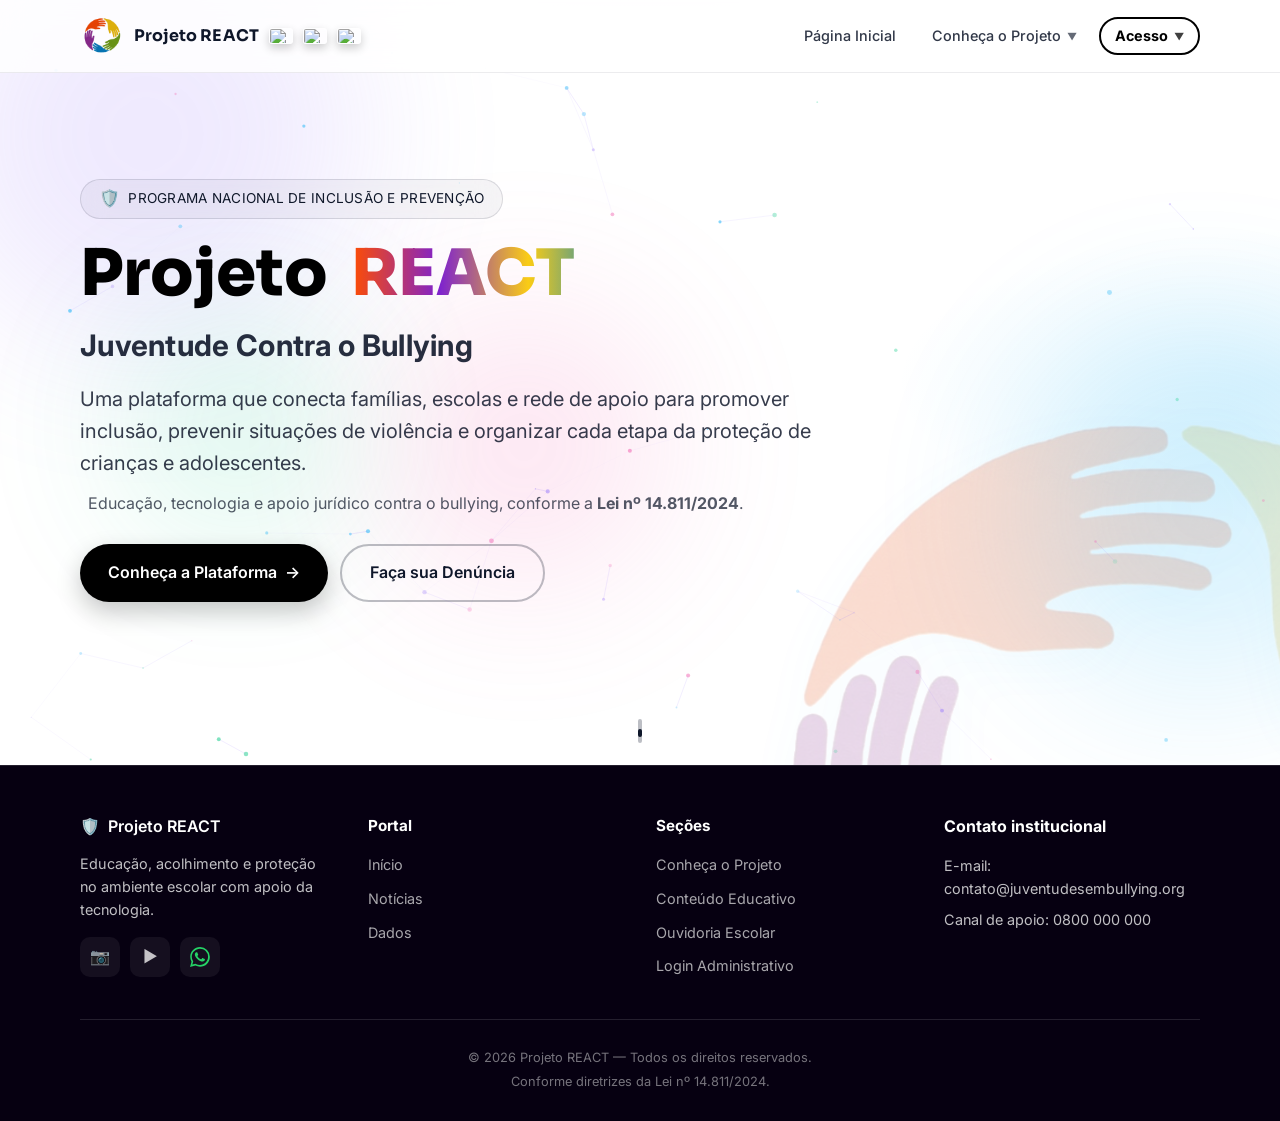
==== index.html @ 6828a717 "Mostra o escudo e a frase do programa em maiúsculas na página inicial. Co-authored-by: Cursor <curso" ====
<!DOCTYPE html>
<html lang="pt-BR">
<head>
  <meta charset="UTF-8">
  <meta name="viewport" content="width=device-width, initial-scale=1.0">
  <title>Projeto REACT — Transformando escolas em espaços de paz</title>
  <meta name="description" content="Portal Projeto REACT: ouvidoria escolar, notícias, orientação e prevenção conforme a Lei nº 14.811/2024.">
  <link rel="preconnect" href="https://fonts.googleapis.com">
  <link rel="preconnect" href="https://fonts.gstatic.com" crossorigin>
  <link href="https://fonts.googleapis.com/css2?family=Inter:wght@400;500;600;700;800&family=Sora:wght@600;700;800&display=swap" rel="stylesheet">
  <link rel="stylesheet" href="styles.css">
  <link rel="stylesheet" href="responsive.css">
</head>
<body class="page-home">
  <nav class="navbar" id="navbar">
    <div class="container nav-container">
      <a href="#inicio" class="nav-logo">
        <img src="assets/logo-projeto.png?v=2" alt="Logo do projeto" class="logo-project-image" loading="eager" decoding="async">
        <span class="logo-text">Projeto <strong>REACT</strong></span>
        <img src="https://upload.wikimedia.org/wikipedia/en/0/05/Flag_of_Brazil.svg" alt="Bandeira do Brasil" class="logo-flag js-lang-ptbr" title="Mudar idioma para Português (Brasil)" role="button" tabindex="0" loading="eager" decoding="async">
        <img src="https://upload.wikimedia.org/wikipedia/en/a/a4/Flag_of_the_United_States.svg" alt="Bandeira dos Estados Unidos" class="logo-flag js-lang-enus" title="Switch language to English (US)" role="button" tabindex="0" loading="eager" decoding="async">
        <img src="https://upload.wikimedia.org/wikipedia/en/9/9a/Flag_of_Spain.svg" alt="Bandera de España" class="logo-flag js-lang-eses" title="Cambiar idioma a Español (España)" role="button" tabindex="0" loading="eager" decoding="async">
      </a>

      <button class="nav-toggle" id="navToggle" type="button" aria-label="Abrir menu" aria-expanded="false">
        <span></span><span></span><span></span>
      </button>

      <ul class="nav-links" id="navLinks">
        <li><a href="index.html">Página Inicial</a></li>
        <li class="nav-item-submenu">
          <a href="conheca-o-projeto.html" class="nav-link-has-submenu">Conheça o Projeto</a>
          <ul class="nav-submenu" aria-label="Submenu Conheça o Projeto">
            <li><a href="conheca-o-projeto.html">Sobre</a></li>
            <li><a href="noticias.html">Notícias</a></li>
            <li><a href="alunos.html">Conteúdo Educativo</a></li>
            <li><a href="dados.html">Dados</a></li>
          </ul>
        </li>
        <li class="nav-item-submenu">
          <button type="button" class="nav-link-trigger nav-admin-cta nav-link-has-submenu">Acesso</button>
          <ul class="nav-submenu" aria-label="Submenu Acesso">
            <li><a href="ouvidoria.html#acompanhar">Acompanhar protocolo</a></li>
            <li><a href="ouvidoria.html?admin=1#siteAdmin" target="_blank" rel="noopener noreferrer">Acesso administrativo</a></li>
            <li><a href="ouvidoria.html?admin=1#painel" target="_blank" rel="noopener noreferrer">Acesso escolas</a></li>
            <li><a href="ouvidoria.html?admin=1#treinamentos" target="_blank" rel="noopener noreferrer">Treinamentos</a></li>
          </ul>
        </li>
      </ul>
    </div>
  </nav>

  <header class="hero" id="inicio">
    <canvas id="heroParticles" class="hero-particles" aria-hidden="true"></canvas>
    <div class="hero-bg-shapes" aria-hidden="true">
      <img src="assets/logo-projeto.png?v=2" alt="" class="hero-logo-bg" loading="lazy" decoding="async">
      <div class="shape shape-1"></div>
      <div class="shape shape-2"></div>
      <div class="shape shape-3"></div>
      <div class="shape shape-4"></div>
    </div>

    <div class="container hero-content">
      <div class="hero-badge">
        <span class="hero-badge-icon" aria-hidden="true">🛡️</span>
        <span class="hero-badge-text">PROGRAMA NACIONAL DE INCLUSÃO E PREVENÇÃO</span>
      </div>
      <h1 class="hero-title">
        <span class="hero-project">Projeto</span>
        <span class="hero-react">REACT</span>
      </h1>
      <p class="hero-under-title">Juventude Contra o Bullying</p>
      <p class="hero-subtitle">Uma plataforma que conecta famílias, escolas e rede de apoio para promover inclusão, prevenir situações de violência e organizar cada etapa da proteção de crianças e adolescentes.</p>
      <p class="hero-desc">Educação, tecnologia e apoio jurídico contra o bullying, conforme a <strong>Lei nº 14.811/2024</strong>.</p>

      <div class="hero-actions">
        <a href="conheca-o-projeto.html" class="btn btn-black btn-lg">Conheça a Plataforma <span aria-hidden="true">→</span></a>
        <a href="ouvidoria.html" class="btn btn-outline btn-lg btn-denuncia">Faça sua Denúncia</a>
      </div>
    </div>

    <a class="hero-scroll" href="#rodape" aria-label="Rolar para o rodapé">
      <span class="scroll-indicator"></span>
    </a>
  </header>

  <footer class="footer" id="rodape">
    <div class="container">
      <div class="footer-grid">
        <div class="footer-about">
          <div class="footer-logo">
            <span class="logo-icon">🛡️</span>
            <span>Projeto REACT</span>
          </div>
          <p>Educação, acolhimento e proteção no ambiente escolar com apoio da tecnologia.</p>
          <div class="footer-social">
            <a href="#" aria-label="Instagram">📷</a>
            <a href="#" aria-label="YouTube">▶️</a>
            <a href="#" aria-label="WhatsApp" class="footer-social-whatsapp">
              <svg viewBox="0 0 16 16" aria-hidden="true" focusable="false">
                <path d="M13.601 2.326A7.854 7.854 0 0 0 8.016 0C3.697 0 .171 3.526.171 7.845c0 1.382.36 2.73 1.044 3.928L0 16l4.34-1.137a7.82 7.82 0 0 0 3.676.937h.003c4.318 0 7.845-3.526 7.845-7.845a7.8 7.8 0 0 0-2.263-5.629m-5.585 12.11h-.003a6.5 6.5 0 0 1-3.317-.908l-.238-.142-2.574.675.687-2.509-.154-.258a6.51 6.51 0 0 1-.996-3.448c0-3.592 2.922-6.514 6.514-6.514 1.739 0 3.374.677 4.609 1.907a6.48 6.48 0 0 1 1.905 4.607c-.001 3.593-2.922 6.515-6.513 6.515m3.571-4.892c-.196-.098-1.17-.578-1.352-.644-.182-.067-.315-.098-.448.098-.133.196-.514.644-.63.777-.116.133-.231.148-.427.05-.196-.098-.827-.305-1.575-.973-.582-.519-.975-1.16-1.089-1.356-.113-.197-.012-.303.085-.4.087-.087.196-.231.294-.347.098-.116.13-.196.196-.327.065-.131.033-.246-.017-.344-.05-.098-.448-1.08-.614-1.48-.161-.387-.325-.335-.447-.341l-.38-.006a.73.73 0 0 0-.529.246c-.182.196-.694.678-.694 1.654s.71 1.919.81 2.052c.098.133 1.393 2.127 3.375 2.982.472.204.84.325 1.126.416.473.15.903.129 1.243.078.379-.056 1.17-.478 1.335-.94.165-.463.165-.859.116-.94-.05-.082-.182-.131-.38-.229"></path>
              </svg>
            </a>
          </div>
        </div>
        <div class="footer-links">
          <h4>Portal</h4>
          <ul>
            <li><a href="#inicio">Início</a></li>
            <li><a href="noticias.html">Notícias</a></li>
            <li><a href="dados.html">Dados</a></li>
          </ul>
        </div>
        <div class="footer-links">
          <h4>Seções</h4>
          <ul>
            <li><a href="conheca-o-projeto.html">Conheça o Projeto</a></li>
            <li><a href="alunos.html">Conteúdo Educativo</a></li>
            <li><a href="ouvidoria.html">Ouvidoria Escolar</a></li>
            <li><a href="ouvidoria.html?admin=1">Login Administrativo</a></li>
          </ul>
        </div>
        <div class="footer-contact">
          <h4>Contato institucional</h4>
          <p>E-mail: contato@juventudesembullying.org</p>
          <p>Canal de apoio: 0800 000 000</p>
        </div>
      </div>
      <div class="footer-bottom">
        <p>© 2026 Projeto REACT — Todos os direitos reservados.</p>
        <p>Conforme diretrizes da Lei nº 14.811/2024.</p>
      </div>
    </div>
  </footer>

  <!-- Acessibilidade + VLibras (canto inferior direito) -->
  <div class="accessibility-dock" id="accessibilityDock">
    <div vw class="enabled">
      <div vw-access-button class="active"></div>
      <div vw-plugin-wrapper>
        <div class="vw-plugin-top-wrapper"></div>
      </div>
    </div>
  </div>
  <script src="https://vlibras.gov.br/app/vlibras-plugin.js"></script>
  <script>
    new window.VLibras.Widget('https://vlibras.gov.br/app');
  </script>

  <script src="nav-mobile.js"></script>
  <script src="accessibility.js"></script>
  <script src="script.js"></script>
</body>
</html>
---- styles.css ----
/* ===== Projeto REACT — tema neon + responsivo ===== */
:root {
  --neon-blue: #38bdf8;
  --neon-purple: #a78bfa;
  --neon-pink: #f472b6;
  --neon-green: #34d399;
  --bg-dark: #0a0118;
  --bg-darker: #060011;
  --white: #fff;
  --gray-50: #f8fafc;
  --gray-100: #f1f5f9;
  --gray-400: #94a3b8;
  --gray-500: #64748b;
  --gray-900: #0f172a;
  --glass-bg: rgba(255, 255, 255, 0.06);
  --glass-border: rgba(255, 255, 255, 0.12);
  --gradient-neon: linear-gradient(135deg, var(--neon-blue), var(--neon-purple), var(--neon-pink));
  --gradient-react: linear-gradient(
    90deg,
    #ff4d00 0%,
    #7e22ce 18%,
    #facc15 36%,
    #0284c7 54%,
    #65a30d 72%,
    #ff4d00 86%,
    #7e22ce 100%
  );
  --shadow-neon: 0 0 40px rgba(56, 189, 248, 0.25);
  --radius: 16px;
  --radius-sm: 12px;
  --transition: 0.25s ease;
  --transition-bounce: 0.45s cubic-bezier(0.34, 1.56, 0.64, 1);
  --container: min(1120px, calc(100% - 2rem));
}

*, *::before, *::after { box-sizing: border-box; }
html { scroll-behavior: smooth; -webkit-text-size-adjust: 100%; }
body {
  margin: 0;
  font-family: 'Inter', system-ui, sans-serif;
  color: var(--gray-900);
  background: #fafbff;
  line-height: 1.6;
  overflow-x: hidden;
}
img, video { max-width: 100%; height: auto; display: block; }
a { color: inherit; text-decoration: none; }
button { font: inherit; cursor: pointer; border: none; background: none; }
.container { width: var(--container); margin-inline: auto; padding-inline: 0; }

/* Navbar */
.navbar {
  position: fixed;
  top: 0;
  left: 0;
  right: 0;
  z-index: 1000;
  padding: 14px 0;
  background: rgba(255, 255, 255, 0.82);
  backdrop-filter: blur(14px);
  -webkit-backdrop-filter: blur(14px);
  border-bottom: 1px solid rgba(15, 23, 42, 0.08);
  transition: var(--transition);
}
.navbar.scrolled {
  background: rgba(255, 255, 255, 0.95);
  border-bottom: 1px solid rgba(15, 23, 42, 0.1);
  box-shadow: 0 8px 32px rgba(15, 23, 42, 0.08);
}
.nav-container {
  display: flex;
  align-items: center;
  justify-content: space-between;
  gap: 1rem;
  width: var(--container);
  margin-inline: auto;
}
.nav-logo {
  display: flex;
  align-items: center;
  gap: 10px;
  color: var(--gray-900);
  font-weight: 600;
  font-size: 1rem;
  z-index: 2;
}
.logo-text {
  font-family: 'Sora', 'Inter', system-ui, sans-serif;
  font-weight: 700;
  letter-spacing: 0.01em;
}
.logo-project-image {
  width: 44px;
  height: 44px;
  object-fit: cover;
  border-radius: 50%;
  flex-shrink: 0;
  animation: logoSpin 16s linear infinite;
}
@keyframes logoSpin {
  from { transform: rotate(0deg); }
  to { transform: rotate(360deg); }
}
.logo-flag {
  width: 24px;
  height: 16px;
  object-fit: cover;
  border-radius: 3px;
  border: 1px solid rgba(255, 255, 255, 0.35);
  box-shadow: 0 4px 10px rgba(0, 0, 0, 0.2);
  flex-shrink: 0;
  cursor: pointer;
  transition: transform 0.2s ease, box-shadow 0.2s ease;
}
.logo-flag:hover { transform: translateY(-1px) scale(1.03); box-shadow: 0 8px 16px rgba(0, 0, 0, 0.28); }
.logo-flag:focus-visible { outline: 2px solid #22d3ee; outline-offset: 2px; }
.nav-toggle {
  display: none;
  flex-direction: row;
  align-items: center;
  gap: 8px;
  padding: 8px 12px;
  z-index: 2;
}
.nav-toggle:not(:has(.nav-toggle-label)) {
  flex-direction: column;
  gap: 5px;
  padding: 8px;
}
.nav-toggle-icon {
  display: flex;
  flex-direction: column;
  gap: 5px;
}
.nav-toggle-icon span {
  display: block;
  width: 24px;
  height: 2px;
  background: var(--gray-900);
  border-radius: 2px;
  transition: var(--transition);
}
.nav-toggle > span:not(.nav-toggle-label):not(.nav-toggle-icon) {
  display: block;
  width: 24px;
  height: 2px;
  background: var(--gray-900);
  border-radius: 2px;
  transition: var(--transition);
}
.nav-toggle-label {
  font-size: 0.88rem;
  font-weight: 800;
  line-height: 1;
  color: var(--gray-900);
}
.nav-links {
  display: flex;
  align-items: center;
  gap: 8px;
  list-style: none;
  margin: 0;
  padding: 0;
}
.nav-links a,
.nav-link-trigger {
  color: rgba(15, 23, 42, 0.86);
  padding: 8px 14px;
  border-radius: 999px;
  font-size: 0.9rem;
  font-weight: 500;
  border: none;
  background: transparent;
  line-height: 1.2;
  transition: var(--transition);
}
.nav-links a:hover,
.nav-link-trigger:hover { color: var(--gray-900); background: rgba(15, 23, 42, 0.08); }
.nav-links .nav-active-page {
  background: #d1d5db !important;
  border: 1px solid #9ca3af;
  color: #111827 !important;
  font-weight: 800 !important;
}
.nav-links .nav-active-page:hover {
  background: #d1d5db !important;
  color: #111827 !important;
}
.nav-item-submenu {
  position: relative;
}
.nav-link-has-submenu::after {
  content: '▼';
  display: inline-block;
  margin-left: 6px;
  font-size: 0.62rem;
  opacity: 0.75;
  transform: translateY(-1px);
}
.nav-submenu {
  position: absolute;
  top: calc(100% + 6px);
  left: 0;
  min-width: 150px;
  list-style: none;
  margin: 0;
  padding: 6px;
  border-radius: 10px;
  background: rgba(255, 255, 255, 0.98);
  border: 1px solid rgba(15, 23, 42, 0.1);
  box-shadow: 0 10px 28px rgba(15, 23, 42, 0.12);
  opacity: 0;
  visibility: hidden;
  transform: translateY(6px);
  transition: opacity 0.18s ease, transform 0.18s ease, visibility 0.18s;
  z-index: 1005;
}
.nav-submenu li {
  margin: 0;
}
.nav-submenu a {
  display: block;
  border-radius: 8px;
  padding: 10px 14px;
  color: #111827;
  font-weight: 600;
  white-space: nowrap;
}
.nav-submenu a:hover {
  background: rgba(15, 23, 42, 0.08);
  color: #0f172a;
}
.nav-submenu .nav-active-page {
  background: #e2e8f0;
  color: #111827 !important;
  border: 1px solid #94a3b8;
  font-weight: 700;
}
.nav-item-submenu:hover .nav-submenu,
.nav-item-submenu:focus-within .nav-submenu {
  opacity: 1;
  visibility: visible;
  transform: translateY(0);
}

@media (min-width: 1025px) {
  .nav-submenu {
    min-width: 240px;
    padding: 8px;
    background: #fff;
    border: 1px solid rgba(15, 23, 42, 0.14);
    box-shadow: 0 14px 36px rgba(15, 23, 42, 0.18);
  }

  .nav-submenu a {
    color: #111827 !important;
  }

  .nav-submenu a:hover {
    background: rgba(37, 99, 235, 0.1) !important;
    color: #1e3a8a !important;
  }

  .nav-submenu .nav-active-page {
    background: #dbeafe !important;
    color: #1e3a8a !important;
    border-color: #93c5fd !important;
  }

  .page-educativo--game .nav-submenu,
  .page-dados .nav-submenu {
    background: #fff;
    border-color: rgba(15, 23, 42, 0.14);
    box-shadow: 0 14px 36px rgba(0, 0, 0, 0.28);
  }

  .page-educativo--game .nav-submenu a,
  .page-dados .nav-submenu a {
    color: #111827 !important;
  }

  .page-educativo--game .nav-submenu a:hover,
  .page-dados .nav-submenu a:hover {
    background: rgba(0, 212, 255, 0.12) !important;
    color: #0c4a6e !important;
  }

  .nav-item-submenu:hover > .nav-link-has-submenu,
  .nav-item-submenu:focus-within > .nav-link-has-submenu,
  .nav-item-submenu:hover > .nav-link-trigger,
  .nav-item-submenu:focus-within > .nav-link-trigger {
    background: rgba(15, 23, 42, 0.08);
    color: #0f172a;
  }

  .page-educativo--game .nav-item-submenu:hover > .nav-link-has-submenu,
  .page-educativo--game .nav-item-submenu:focus-within > .nav-link-has-submenu,
  .page-educativo--game .nav-item-submenu:hover > .nav-link-trigger,
  .page-educativo--game .nav-item-submenu:focus-within > .nav-link-trigger,
  .page-dados .nav-item-submenu:hover > .nav-link-has-submenu,
  .page-dados .nav-item-submenu:focus-within > .nav-link-has-submenu,
  .page-dados .nav-item-submenu:hover > .nav-link-trigger,
  .page-dados .nav-item-submenu:focus-within > .nav-link-trigger {
    background: rgba(0, 212, 255, 0.16) !important;
    color: #fff !important;
  }
}
.nav-cta {
  background: #000 !important;
  color: var(--white) !important;
  font-weight: 700 !important;
  box-shadow: 0 0 0 0 rgba(0, 0, 0, 0.45);
  animation: navCtaPulseBlack 1.9s ease-out infinite !important;
}
.nav-cta:hover { transform: translateY(-1px); }
@keyframes navCtaPulseBlack {
  0% {
    box-shadow:
      0 0 0 0 rgba(0, 0, 0, 0.42),
      0 0 0 rgba(0, 0, 0, 0.28);
  }
  70% {
    box-shadow:
      0 0 0 12px rgba(0, 0, 0, 0),
      0 0 24px rgba(0, 0, 0, 0.2);
  }
  100% {
    box-shadow:
      0 0 0 0 rgba(0, 0, 0, 0),
      0 0 0 rgba(0, 0, 0, 0);
  }
}
.nav-cta:hover { filter: none; transform: translateY(-1px); }

@keyframes navCtaPulse {
  0% {
    box-shadow:
      0 0 0 0 rgba(56, 189, 248, 0.55),
      0 0 32px rgba(56, 189, 248, 0.2);
  }
  70% {
    box-shadow:
      0 0 0 12px rgba(56, 189, 248, 0),
      0 0 40px rgba(167, 139, 250, 0.28);
  }
  100% {
    box-shadow:
      0 0 0 0 rgba(56, 189, 248, 0),
      0 0 32px rgba(56, 189, 248, 0.2);
  }
}

/* "Acesso" só na página inicial */
body:not(.page-home) .nav-item-submenu:has(.nav-admin-cta) {
  display: none;
}

.nav-admin-cta {
  background: transparent !important;
  border: 2px solid #000;
  color: #000 !important;
  font-weight: 700 !important;
  box-shadow: none;
}
.nav-admin-cta:hover {
  background: rgba(0, 0, 0, 0.08) !important;
  filter: none;
  transform: translateY(-1px);
}

/* Hero */
.hero {
  min-height: min(85vh, 900px);
  display: flex;
  flex-direction: column;
  align-items: center;
  justify-content: center;
  position: relative;
  background: #fff;
  overflow: hidden;
  padding: clamp(88px, 12vw, 120px) 0 clamp(48px, 8vw, 72px);
}
.hero-particles {
  position: absolute;
  inset: 0;
  width: 100%;
  height: 100%;
  pointer-events: none;
  z-index: 1;
}
.hero-bg-shapes { position: absolute; inset: 0; z-index: 0; pointer-events: none; }
.hero-logo-bg {
  position: absolute;
  right: max(-37.5%, -320px);
  top: 44%;
  width: 75%;
  max-width: 900px;
  height: auto;
  opacity: 0.18;
  z-index: 0;
  pointer-events: none;
  filter: drop-shadow(0 10px 28px rgba(56, 189, 248, 0.2));
  animation: heroLogoSpin 36s linear infinite;
}
.shape {
  position: absolute;
  border-radius: 50%;
  filter: blur(80px);
  opacity: 0.18;
  animation: morphFloat 18s ease-in-out infinite;
}
.shape-1 { width: 40vw; max-width: 420px; height: 40vw; max-height: 420px; background: var(--neon-purple); top: -10%; left: -5%; }
.shape-2 { width: 35vw; max-width: 360px; height: 35vw; max-height: 360px; background: var(--neon-blue); bottom: 10%; right: -8%; animation-delay: -6s; }
.shape-3 { width: 25vw; max-width: 280px; height: 25vw; max-height: 280px; background: var(--neon-pink); top: 40%; left: 30%; animation-delay: -12s; }
.shape-4 { width: 20vw; max-width: 220px; height: 20vw; max-height: 220px; background: var(--neon-green); bottom: 30%; left: 10%; animation-delay: -3s; }
@keyframes morphFloat {
  0%, 100% { transform: translate(0, 0) scale(1); }
  33% { transform: translate(4%, -3%) scale(1.05); }
  66% { transform: translate(-3%, 4%) scale(0.95); }
}
@keyframes heroLogoSpin {
  from { transform: translateY(-44%) rotate(0deg); }
  to { transform: translateY(-44%) rotate(360deg); }
}
.hero::before {
  content: '';
  position: absolute;
  inset: 0;
  background:
    radial-gradient(ellipse 80% 50% at 50% -20%, rgba(167, 139, 250, 0.16), transparent 55%),
    radial-gradient(ellipse 60% 40% at 100% 50%, rgba(56, 189, 248, 0.12), transparent 50%);
  z-index: 0;
  animation: aurora 12s ease infinite alternate;
}
@keyframes aurora {
  from { opacity: 0.85; }
  to { opacity: 1; }
}
.hero-content {
  position: relative;
  z-index: 2;
  text-align: left;
  color: var(--gray-900);
}
.hero-badge {
  display: inline-flex;
  align-items: center;
  gap: 8px;
  padding: 8px 18px;
  border-radius: 999px;
  background: rgba(15, 23, 42, 0.04);
  border: 1px solid rgba(15, 23, 42, 0.12);
  backdrop-filter: blur(12px);
  font-size: 0.85rem;
  margin-bottom: 1.25rem;
  text-transform: uppercase;
  letter-spacing: 0.02em;
}
.hero-badge-icon {
  font-size: 1.05rem;
  line-height: 1;
  flex: 0 0 auto;
}
.hero-title {
  font-family: 'Sora', 'Inter', system-ui, sans-serif;
  font-size: clamp(2.25rem, 7vw, 4rem);
  font-weight: 800;
  line-height: 1.1;
  margin: 0 0 1rem;
}
.hero-project { color: #000; }
.hero-react {
  margin: 0 0.15em;
  background: var(--gradient-react);
  -webkit-background-clip: text;
  background-clip: text;
  color: transparent;
  animation: gradientText 8s linear infinite;
  background-size: 220% auto;
}
.hero-under-title {
  margin: -0.2rem 0 0.85rem;
  font-size: clamp(1.25rem, 3.2vw, 1.85rem);
  color: rgba(15, 23, 42, 0.9);
  font-weight: 700;
  letter-spacing: 0.01em;
}
@keyframes gradientText {
  0%, 100% { background-position: 0% center; }
  50% { background-position: 100% center; }
}
.hero-subtitle {
  max-width: 46rem;
  font-size: clamp(1rem, 2.5vw, 1.25rem);
  color: rgba(15, 23, 42, 0.84);
  margin: 0 0 0.75rem;
}
.hero-desc {
  max-width: none;
  margin: 0 0 1.75rem;
  color: rgba(15, 23, 42, 0.72);
  font-size: clamp(0.85rem, 2vw, 1rem);
  padding-inline: 0.5rem;
  white-space: nowrap;
}
.hero-actions {
  display: flex;
  flex-wrap: wrap;
  gap: 12px;
  justify-content: flex-start;
  margin-bottom: 2rem;
}
.btn {
  display: inline-flex;
  align-items: center;
  justify-content: center;
  gap: 8px;
  padding: 12px 24px;
  border-radius: 999px;
  font-weight: 600;
  font-size: 0.95rem;
  transition: var(--transition-bounce);
}
.btn-lg { padding: 14px 28px; font-size: 1rem; }
.btn-primary {
  background: var(--gradient-neon);
  color: var(--white);
  box-shadow: var(--shadow-neon);
  position: relative;
  overflow: hidden;
}
.btn-primary:hover { transform: translateY(-3px) scale(1.02); box-shadow: 0 12px 40px rgba(167, 139, 250, 0.35); }
.btn-black {
  background: #000;
  color: #fff;
  box-shadow: 0 10px 24px rgba(0, 0, 0, 0.22);
}
.btn-black:hover {
  transform: translateY(-3px) scale(1.02);
  box-shadow: 0 12px 30px rgba(0, 0, 0, 0.3);
}
.btn-outline {
  border: 2px solid rgba(255, 255, 255, 0.35);
  color: var(--white);
  background: transparent;
}
.hero .btn-outline {
  border-color: rgba(15, 23, 42, 0.28);
  color: var(--gray-900);
}
.btn-outline:hover { border-color: var(--neon-blue); background: rgba(56, 189, 248, 0.12); }
.btn-denuncia {
  animation: denunciaPulse 1.9s ease-out infinite;
}
.btn-denuncia:hover { animation-play-state: paused; }
@keyframes denunciaPulse {
  0% { box-shadow: 0 0 0 0 rgba(15, 23, 42, 0.35); }
  70% { box-shadow: 0 0 0 14px rgba(15, 23, 42, 0); }
  100% { box-shadow: 0 0 0 0 rgba(15, 23, 42, 0); }
}
.hero-stats {
  display: grid;
  grid-template-columns: repeat(3, 1fr);
  gap: clamp(10px, 3vw, 20px);
  max-width: 640px;
  margin-inline: auto;
}
.stat {
  padding: 16px 12px;
  border-radius: var(--radius);
  background: rgba(255, 255, 255, 0.78);
  border: 1px solid rgba(15, 23, 42, 0.1);
  backdrop-filter: blur(12px);
  transition: var(--transition);
}
.stat:hover { transform: translateY(-3px); box-shadow: 0 8px 32px rgba(56, 189, 248, 0.2); }
.stat-number { font-size: clamp(1.5rem, 4vw, 2rem); font-weight: 800; color: var(--neon-blue); }
.stat-suffix { font-weight: 800; color: var(--neon-pink); }
.stat-label { display: block; font-size: 0.75rem; color: rgba(15, 23, 42, 0.68); margin-top: 4px; }
.hero-scroll { position: absolute; bottom: 20px; left: 50%; transform: translateX(-50%); z-index: 2; }
.scroll-indicator {
  width: 28px;
  height: 44px;
  border: 2px solid rgba(15, 23, 42, 0.28);
  border-radius: 14px;
  position: relative;
}
.scroll-indicator::after {
  content: '';
  position: absolute;
  top: 8px;
  left: 50%;
  width: 4px;
  height: 8px;
  margin-left: -2px;
  background: var(--gray-900);
  border-radius: 2px;
  animation: scrollDot 1.5s ease infinite;
}
@keyframes scrollDot {
  0%, 100% { opacity: 1; transform: translateY(0); }
  50% { opacity: 0.4; transform: translateY(12px); }
}

.page-noticias { padding-top: 72px; background: #fafbff; }

/* News ticker */
.news-ticker {
  display: flex;
  align-items: stretch;
  background: var(--bg-darker);
  border-bottom: 1px solid var(--glass-border);
  overflow: hidden;
}
.news-ticker-label {
  flex-shrink: 0;
  display: flex;
  align-items: center;
  gap: 8px;
  padding: 12px 16px;
  font-size: 0.92rem;
  font-weight: 800;
  letter-spacing: 0.06em;
  color: var(--white);
  background: var(--gradient-react);
}
.news-ticker-track { flex: 1; overflow: hidden; mask-image: linear-gradient(90deg, transparent, black 2%, black 98%, transparent); }
.news-ticker-content {
  display: flex;
  gap: 3rem;
  padding: 12px 0;
  width: max-content;
  animation: ticker 40s linear infinite;
}
.news-ticker:hover .news-ticker-content { animation-play-state: paused; }
@keyframes ticker {
  from { transform: translateX(0); }
  to { transform: translateX(-50%); }
}
.ticker-item {
  white-space: nowrap;
  color: rgba(255, 255, 255, 0.85);
  font-size: 0.9rem;
}
.ticker-source { font-weight: 700; margin-right: 6px; }

/* Sections */
.section { padding: clamp(48px, 8vw, 72px) 0; }
.section-header { text-align: center; max-width: 640px; margin: 0 auto clamp(28px, 5vw, 40px); }
#noticias .section-header {
  text-align: center;
  display: flex;
  flex-direction: column;
  align-items: center;
}
#noticias .section-title,
#noticias .section-desc,
#noticias .section-tag {
  text-align: center;
}
.section-tag {
  display: inline-block;
  padding: 6px 16px;
  border-radius: 999px;
  background: rgba(99, 102, 241, 0.12);
  color: #6366f1;
  font-size: 0.8rem;
  font-weight: 600;
  margin-bottom: 12px;
}
#noticias .section-tag {
  padding: 8px 18px;
  background: rgba(15, 23, 42, 0.04);
  border: 1px solid rgba(15, 23, 42, 0.12);
  backdrop-filter: blur(12px);
  color: inherit;
  font-size: 0.85rem;
  font-weight: 500;
}
.section-title {
  font-family: 'Sora', 'Inter', system-ui, sans-serif;
  font-size: clamp(1.75rem, 4vw, 2.5rem);
  margin: 0 0 12px;
  line-height: 1.2;
}
.section-desc { margin: 0; color: var(--gray-500); font-size: 1rem; }
#noticias .section-desc { white-space: nowrap; }
.text-gradient {
  background: var(--gradient-neon);
  -webkit-background-clip: text;
  background-clip: text;
  color: transparent;
}
.text-gradient-react {
  display: inline-block;
  white-space: nowrap;
  background: var(--gradient-react);
  -webkit-background-clip: text;
  background-clip: text;
  color: transparent;
  background-size: 220% auto;
  animation: gradientText 8s linear infinite;
}

/* News section */
.news-search-wrapper {
  display: flex;
  flex-wrap: wrap;
  align-items: center;
  gap: 10px;
  padding: 10px 14px;
  background: var(--white);
  border-radius: var(--radius);
  border: 1px solid var(--gray-100);
  box-shadow: 0 4px 24px rgba(15, 23, 42, 0.06);
  margin-bottom: 16px;
  transition: var(--transition);
}
.news-search-wrapper:focus-within {
  border-color: var(--neon-blue);
  box-shadow: 0 0 0 3px rgba(56, 189, 248, 0.2), var(--shadow-neon);
}
.news-search-icon { opacity: 0.5; }
#newsSearchInput {
  flex: 1;
  min-width: 0;
  border: none;
  outline: none;
  font-size: 1rem;
  padding: 8px 4px;
}
.news-filters {
  display: flex;
  flex-wrap: wrap;
  gap: 8px;
  margin-bottom: 24px;
}
.news-filter {
  padding: 8px 14px;
  border-radius: 999px;
  font-size: 0.85rem;
  background: var(--gray-100);
  color: var(--gray-900);
  transition: var(--transition);
}
.news-filter:hover, .news-filter.active {
  background: linear-gradient(135deg, rgba(56, 189, 248, 0.2), rgba(167, 139, 250, 0.2));
  color: var(--gray-900);
  font-weight: 600;
}
.news-grid {
  display: grid;
  grid-template-columns: repeat(auto-fill, minmax(min(100%, 280px), 1fr));
  gap: 20px;
  align-items: stretch;
}
@media (min-width: 900px) {
  .news-card-featured {
    grid-column: 1 / -1;
    display: grid;
    grid-template-columns: minmax(0, 1.15fr) minmax(0, 1fr);
    gap: 0;
    align-items: stretch;
  }
  .news-card-featured .news-card-link {
    display: contents;
  }
  .news-card-featured .news-card-img-wrap {
    aspect-ratio: auto;
    min-height: 220px;
    max-height: 320px;
  }
  .news-card-featured .news-card-img {
    min-height: 220px;
    max-height: 320px;
  }
  .news-card-featured .news-card-body {
    padding: 20px 22px;
    display: flex;
    flex-direction: column;
    justify-content: center;
  }
  .news-card-featured .news-card-title {
    font-size: clamp(1.15rem, 2.2vw, 1.45rem);
  }
  .news-card-featured .news-card-footer {
    grid-column: 1 / -1;
    padding-top: 0;
    margin-top: -4px;
  }
}
.news-loading {
  grid-column: 1 / -1;
  text-align: center;
  padding: 48px;
  color: var(--gray-500);
}
.news-spinner {
  width: 40px;
  height: 40px;
  margin: 0 auto 12px;
  border: 3px solid var(--gray-100);
  border-top-color: var(--neon-purple);
  border-radius: 50%;
  animation: spin 0.8s linear infinite;
}
@keyframes spin { to { transform: rotate(360deg); } }
.news-card {
  background: var(--white);
  border-radius: var(--radius);
  overflow: hidden;
  border: 1px solid var(--gray-100);
  box-shadow: 0 8px 30px rgba(15, 23, 42, 0.06);
  transition: var(--transition-bounce);
}
.news-card:hover { transform: translateY(-6px) scale(1.01); box-shadow: 0 16px 48px rgba(99, 102, 241, 0.12); }
.news-card-link { display: block; color: inherit; }
.news-card-img-wrap {
  aspect-ratio: 16 / 10;
  overflow: hidden;
  background: linear-gradient(145deg, #e2e8f0 0%, #f1f5f9 100%);
  position: relative;
}
.news-card-img-wrap::after {
  content: '';
  position: absolute;
  inset: 0;
  pointer-events: none;
  box-shadow: inset 0 0 0 1px rgba(15, 23, 42, 0.06);
}
.news-card-img {
  width: 100%;
  height: 100%;
  min-height: 160px;
  object-fit: cover;
  object-position: center 28%;
  transition: transform 0.5s var(--transition-bounce);
}
.news-card:hover .news-card-img { transform: scale(1.04); }
.news-card-img-placeholder {
  width: 100%;
  height: 100%;
  min-height: 160px;
  display: flex;
  align-items: center;
  justify-content: center;
  font-size: 2.5rem;
  color: rgba(255, 255, 255, 0.9);
  background-size: 200% 200%;
  animation: placeholderShift 8s ease infinite;
}
@keyframes placeholderShift {
  0%, 100% { background-position: 0% 50%; }
  50% { background-position: 100% 50%; }
}
.placeholder-initial { font-weight: 800; font-size: 2rem; text-shadow: 0 2px 12px rgba(0, 0, 0, 0.2); }
.news-card-body { padding: 16px; }
.news-card-meta { font-size: 0.75rem; color: var(--gray-500); margin-bottom: 8px; display: flex; flex-wrap: wrap; gap: 8px; align-items: center; }
.news-card-source {
  font-weight: 700;
  padding: 2px 8px;
  border-radius: 6px;
  color: var(--white);
}
.news-card-title { font-size: 1.05rem; font-weight: 700; margin: 0 0 8px; line-height: 1.35; }
.news-card-excerpt { font-size: 0.88rem; color: var(--gray-500); margin: 0; display: -webkit-box; -webkit-line-clamp: 3; -webkit-box-orient: vertical; overflow: hidden; }
.news-card-footer {
  padding: 0 16px 16px;
  display: flex;
  flex-wrap: wrap;
  gap: 10px;
  justify-content: space-between;
  align-items: center;
}
.news-card-portal { font-size: 0.8rem; color: var(--neon-purple); font-weight: 600; }
.news-more { text-align: center; margin-top: 28px; }
.news-more[hidden] { display: none !important; }

/* About */
.about-grid {
  display: grid;
  grid-template-columns: repeat(auto-fit, minmax(min(100%, 260px), 1fr));
  gap: 20px;
}
.about-card {
  padding: 28px;
  border-radius: var(--radius);
  background: var(--white);
  border: 1px solid var(--gray-100);
  transition: var(--transition-bounce);
}
.about-card:hover { transform: translateY(-6px); box-shadow: 0 16px 40px rgba(15, 23, 42, 0.08); }
.about-icon { font-size: 2rem; margin-bottom: 12px; }
.about-card h3 { margin: 0 0 10px; font-size: 1.2rem; }
.about-card p { margin: 0; color: var(--gray-500); font-size: 0.95rem; }

/* Dados */
.section-dados {
  background: var(--bg-dark);
  color: var(--white);
  position: relative;
  overflow: hidden;
}
.section-dados .section-tag { background: rgba(255, 255, 255, 0.1); color: var(--neon-blue); }
.section-dados .section-title { color: var(--white); }
.section-dados .section-desc { color: rgba(255, 255, 255, 0.6); }
.dados-grid {
  display: grid;
  grid-template-columns: repeat(auto-fit, minmax(min(100%, 220px), 1fr));
  gap: 20px;
}
.dado-card {
  padding: 24px;
  border-radius: var(--radius);
  background: var(--glass-bg);
  border: 1px solid var(--glass-border);
  text-align: center;
  transition: var(--transition);
}
.dado-card:hover { box-shadow: 0 8px 32px rgba(56, 189, 248, 0.15); transform: translateY(-4px); }
.dado-icon { font-size: 2rem; margin-bottom: 8px; }
.dado-number { font-size: clamp(2rem, 5vw, 2.75rem); font-weight: 800; color: var(--neon-blue); display: inline; }
.dado-suffix { font-size: 1.5rem; font-weight: 700; color: var(--neon-pink); }
.dado-desc { margin: 12px 0 8px; font-size: 0.9rem; color: rgba(255, 255, 255, 0.75); }
.dado-source { font-size: 0.75rem; color: rgba(255, 255, 255, 0.45); line-height: 1.45; }
.dado-source a { color: rgba(125, 211, 252, 0.9); text-decoration: underline; text-underline-offset: 2px; }
.dado-source a:hover { color: #fff; }

.dados-grid--panorama { margin-bottom: 40px; }
.dados-tipos-header {
  margin: 0 0 24px;
  max-width: 720px;
}
.dados-tipos-header h3 {
  margin: 0 0 10px;
  font-size: clamp(1.25rem, 2.5vw, 1.5rem);
  color: var(--white);
}
.dados-tipos-header p {
  margin: 0;
  color: rgba(255, 255, 255, 0.65);
  font-size: 0.95rem;
  line-height: 1.6;
}
.dados-tipos-header a { color: rgba(125, 211, 252, 0.95); }

.dados-grid--tipos { margin-bottom: 36px; }

.dado-card--highlight {
  border-color: rgba(56, 189, 248, 0.25);
  background: rgba(15, 23, 42, 0.55);
}

.dado-card--tipo {
  text-align: left;
  border-top: 3px solid rgba(56, 189, 248, 0.5);
}
.dado-card--tipo .dado-icon { margin-bottom: 4px; }
.dado-label {
  display: block;
  font-size: 0.78rem;
  font-weight: 700;
  letter-spacing: 0.06em;
  text-transform: uppercase;
  color: rgba(255, 255, 255, 0.55);
  margin-bottom: 6px;
}
.dado-card--fisico { border-top-color: #f87171; }
.dado-card--verbal { border-top-color: #a78bfa; }
.dado-card--social { border-top-color: #fbbf24; }
.dado-card--cyber { border-top-color: #38bdf8; }

.dados-fontes {
  padding: 24px;
  border-radius: var(--radius);
  background: rgba(15, 23, 42, 0.45);
  border: 1px solid rgba(255, 255, 255, 0.08);
}
.dados-fontes h3,
.dados-fontes h4 {
  margin: 0 0 12px;
  color: var(--white);
  font-size: 1rem;
}

.page-dados-main {
  padding-top: calc(72px + 48px);
  min-height: 100vh;
}

.dados-tipos-header h2 {
  margin: 0 0 10px;
  font-size: clamp(1.25rem, 2.5vw, 1.5rem);
  color: var(--white);
}

.dados-page-actions {
  display: flex;
  flex-wrap: wrap;
  gap: 12px;
  justify-content: center;
  margin-top: 36px;
}

.dados-btn-outline {
  border-color: rgba(255, 255, 255, 0.35);
  color: #fff;
}

.dados-btn-outline:hover {
  background: rgba(255, 255, 255, 0.08);
  color: #fff;
}
.dados-fontes ul {
  margin: 0 0 16px;
  padding-left: 1.2rem;
  color: rgba(255, 255, 255, 0.7);
  font-size: 0.88rem;
  line-height: 1.65;
}
.dados-fontes li + li { margin-top: 6px; }
.dados-nota {
  margin: 0;
  font-size: 0.82rem;
  color: rgba(255, 255, 255, 0.5);
  line-height: 1.6;
  border-top: 1px solid rgba(255, 255, 255, 0.08);
  padding-top: 14px;
}

/* CTA */
.section-cta {
  background: var(--bg-dark);
  padding: clamp(40px, 8vw, 60px) 0;
  position: relative;
  overflow: hidden;
}
.cta-content { text-align: center; color: var(--white); position: relative; z-index: 1; }
.cta-content h2 { font-family: 'Sora', 'Inter', system-ui, sans-serif; font-size: clamp(1.5rem, 4vw, 2.25rem); margin: 0 0 12px; }
.cta-content p { color: rgba(255, 255, 255, 0.7); margin: 0 0 24px; }
.cta-actions { display: flex; flex-wrap: wrap; gap: 12px; justify-content: center; }
.btn-white {
  background: var(--white);
  color: var(--gray-900);
}
.btn-white:hover { transform: translateY(-2px); box-shadow: 0 12px 32px rgba(255, 255, 255, 0.2); }
.btn-outline-white {
  border: 2px solid rgba(255, 255, 255, 0.4);
  color: var(--white);
}
.btn-outline-white:hover { background: rgba(255, 255, 255, 0.1); }

/* Footer */
.footer {
  background: var(--bg-darker);
  color: rgba(255, 255, 255, 0.75);
  padding: 48px 0 24px;
  border-top: 1px solid var(--glass-border);
}
.footer-grid {
  display: grid;
  grid-template-columns: repeat(auto-fit, minmax(min(100%, 200px), 1fr));
  gap: 32px;
  margin-bottom: 32px;
}
.footer-logo { display: flex; align-items: center; gap: 8px; color: var(--white); font-weight: 600; margin-bottom: 12px; }
.footer-about p { font-size: 0.9rem; margin: 0 0 16px; }
.footer-social { display: flex; gap: 10px; }
.footer-social a {
  width: 40px;
  height: 40px;
  display: flex;
  align-items: center;
  justify-content: center;
  border-radius: 10px;
  background: var(--glass-bg);
  transition: var(--transition);
}
.footer-social-whatsapp { color: #25D366; }
.footer-social-whatsapp svg {
  width: 20px;
  height: 20px;
  display: block;
  fill: currentColor;
}
.footer-social a:hover { box-shadow: 0 0 20px rgba(56, 189, 248, 0.35); transform: translateY(-2px); }
.footer-links h4 { color: var(--white); margin: 0 0 14px; font-size: 0.95rem; }
.footer-links ul { list-style: none; margin: 0; padding: 0; }
.footer-links li { margin-bottom: 8px; }
.footer-links a { font-size: 0.9rem; color: rgba(255, 255, 255, 0.65); }
.footer-links a:hover { color: var(--neon-blue); }
.footer-contact h4 { color: var(--white); margin: 0 0 14px; }
.footer-contact p { margin: 0 0 8px; font-size: 0.9rem; }
.footer-bottom {
  padding-top: 24px;
  border-top: 1px solid var(--glass-border);
  text-align: center;
  font-size: 0.8rem;
  color: rgba(255, 255, 255, 0.45);
}
.footer-bottom p { margin: 4px 0; }

/* Fade in */
.fade-in {
  opacity: 0;
  transform: translateY(20px);
  transition: opacity 0.6s ease, transform 0.6s ease;
}
.fade-in.visible { opacity: 1; transform: translateY(0); }

/* ===== Mobile / tablet ===== */
@media (max-width: 900px) {
  .hero-stats { grid-template-columns: 1fr; max-width: 280px; }
}

@media (max-width: 768px) {
  /* Nav mobile: ver responsive.css + nav-mobile.js */
  .hero-scroll { display: none; }
  .news-ticker { flex-direction: column; }
  .news-ticker-label { justify-content: center; }
  .news-search-wrapper .btn { width: 100%; }
}

@media (max-width: 480px) {
  :root { --container: min(100%, calc(100% - 1.25rem)); }
  .hero-actions { flex-direction: column; width: 100%; }
  .hero-actions .btn { width: 100%; }
  .cta-actions { flex-direction: column; }
  .cta-actions .btn { width: 100%; }
  .hero-logo-bg { width: clamp(160px, 55vw, 280px); right: -22%; top: 42%; opacity: 0.16; }
}

@media (prefers-reduced-motion: reduce) {
  html { scroll-behavior: auto; }
  .news-ticker-content, .shape, .hero-react, .scroll-indicator::after, .logo-project-image, .hero-logo-bg { animation: none !important; }
  .nav-cta, .btn-denuncia { animation: none !important; }
  .news-card-img { transition: none; }
  .news-card:hover .news-card-img { transform: none; }
  .news-card-img-placeholder { animation: none !important; }
}

/* ===== Acessibilidade (botao discreto flutuante) ===== */
html.a11y-grayscale { filter: grayscale(1); }
html.a11y-reduce-motion *,
html.a11y-reduce-motion *::before,
html.a11y-reduce-motion *::after {
  animation: none !important;
  transition: none !important;
  scroll-behavior: auto !important;
}
body.a11y-high-contrast {
  background: #fff !important;
  color: #000 !important;
}
body.a11y-high-contrast .hero,
body.a11y-high-contrast .section-cta,
body.a11y-high-contrast .navbar.scrolled {
  background: #fff !important;
}
body.a11y-high-contrast .card,
body.a11y-high-contrast .about-card,
body.a11y-high-contrast .dado-card,
body.a11y-high-contrast details {
  background: #fff !important;
  color: #000 !important;
  border-color: #000 !important;
  box-shadow: none !important;
}
/* Barra fixa: acessibilidade + VLibras (canto inferior direito) */
.accessibility-dock {
  position: fixed;
  right: max(16px, env(safe-area-inset-right, 0px));
  bottom: max(16px, env(safe-area-inset-bottom, 0px));
  z-index: 13000;
  display: flex;
  flex-direction: row;
  align-items: center;
  justify-content: flex-end;
  gap: 12px;
  pointer-events: none;
}

.accessibility-dock > * {
  pointer-events: auto;
  flex-shrink: 0;
}

/* VLibras dentro da barra (sem flutuar separado) */
.accessibility-dock [vw] {
  position: relative !important;
  inset: auto !important;
  right: auto !important;
  bottom: auto !important;
  left: auto !important;
  top: auto !important;
  transform: none !important;
  margin: 0 !important;
}

.accessibility-dock [vw-access-button] {
  position: relative !important;
  right: auto !important;
  bottom: auto !important;
  left: auto !important;
  top: auto !important;
  margin: 0 !important;
  width: 40px !important;
  height: 40px !important;
  border-radius: 999px !important;
}

.accessibility-dock [vw-plugin-wrapper] {
  position: fixed !important;
  inset: 0 !important;
  z-index: 13001 !important;
  pointer-events: none;
}

.accessibility-dock [vw-plugin-wrapper].active,
.accessibility-dock [vw-plugin-wrapper][style*="display: block"] {
  pointer-events: auto;
}

.a11y-widget {
  position: relative;
  right: auto;
  bottom: auto;
  z-index: 1;
}
.a11y-toggle {
  width: 40px;
  height: 40px;
  border: 1px solid rgba(255, 255, 255, 0.35);
  border-radius: 999px;
  display: inline-flex;
  align-items: center;
  justify-content: center;
  background: rgba(10, 1, 24, 0.72);
  color: #fff;
  font-size: 18px;
  line-height: 1;
  box-shadow: 0 8px 24px rgba(6, 0, 17, 0.38);
  backdrop-filter: blur(10px);
  -webkit-backdrop-filter: blur(10px);
}
.a11y-panel {
  position: absolute;
  right: 0;
  bottom: calc(100% + 10px);
  width: min(260px, calc(100vw - 24px));
  padding: 12px;
  border-radius: 12px;
  border: 1px solid rgba(255, 255, 255, 0.2);
  background: rgba(10, 1, 24, 0.92);
  color: #fff;
  box-shadow: 0 14px 36px rgba(0, 0, 0, 0.35);
  opacity: 0;
  visibility: hidden;
  transform: translateY(8px);
  transition: opacity .2s ease, transform .2s ease, visibility .2s;
}
.a11y-widget.is-open .a11y-panel {
  opacity: 1;
  visibility: visible;
  transform: translateY(0);
}
.a11y-title { margin: 0 0 10px; font-size: .9rem; font-weight: 700; }
.a11y-row {
  display: flex;
  align-items: center;
  justify-content: space-between;
  gap: 8px;
  margin-bottom: 8px;
}
.a11y-row:last-child { margin-bottom: 0; }
.a11y-actions { display: inline-flex; gap: 6px; }
.a11y-btn,
.a11y-switch {
  border: 1px solid rgba(255, 255, 255, 0.24);
  background: rgba(255, 255, 255, 0.08);
  color: #fff;
  border-radius: 9px;
  height: 30px;
  min-width: 30px;
  padding: 0 8px;
  font-size: .78rem;
  font-weight: 700;
}
.a11y-switch { min-width: 86px; border-radius: 999px; }
.a11y-switch.is-on {
  background: rgba(52, 211, 153, 0.18);
  border-color: rgba(52, 211, 153, 0.5);
  color: #86efac;
}

@media (max-width: 768px) {
  .accessibility-dock {
    right: max(12px, env(safe-area-inset-right, 0px));
    bottom: max(12px, env(safe-area-inset-bottom, 0px));
    gap: 10px;
  }

  .accessibility-dock [vw-access-button] {
    width: 44px !important;
    height: 44px !important;
  }

  .a11y-toggle {
    width: 44px;
    height: 44px;
    font-size: 16px;
  }

  .a11y-panel {
    width: min(240px, calc(100vw - 20px));
    bottom: calc(100% + 8px);
  }
}
---- responsive.css ----
/* ===== Site-wide mobile & tablet responsiveness ===== */

:root {
  --safe-top: env(safe-area-inset-top, 0px);
  --safe-bottom: env(safe-area-inset-bottom, 0px);
  --safe-left: env(safe-area-inset-left, 0px);
  --safe-right: env(safe-area-inset-right, 0px);
  --nav-height: 64px;
}

html {
  scroll-padding-top: calc(var(--nav-height) + var(--safe-top) + 8px);
}

body {
  padding-left: var(--safe-left);
  padding-right: var(--safe-right);
}

main,
.container,
.edu-module-shell,
.game-level-panel,
.edu-panel {
  min-width: 0;
  max-width: 100%;
}

/* ----- Mobile & tablet navigation (bottom sheet) ----- */
@media (max-width: 1024px) {
  :root {
    --container: min(100%, calc(100% - 1.25rem));
    --nav-height: 60px;
  }

  .navbar {
    padding: calc(8px + var(--safe-top)) 0 8px;
    z-index: 1102;
  }

  .nav-container {
    gap: 0.65rem;
    align-items: center;
  }

  .nav-logo {
    min-width: 0;
    flex: 1;
  }

  .logo-text {
    font-size: clamp(0.82rem, 2.8vw, 1rem);
    line-height: 1.2;
  }

  .logo-project-image {
    width: 40px;
    height: 40px;
  }

  .nav-toggle {
    display: inline-flex;
    align-items: center;
    justify-content: center;
    gap: 8px;
    min-width: 52px;
    height: 48px;
    padding: 0 14px 0 12px;
    border-radius: 14px;
    border: 2px solid rgba(15, 23, 42, 0.16);
    background: #fff;
    box-shadow: 0 6px 20px rgba(15, 23, 42, 0.14);
    flex-shrink: 0;
    z-index: 1103;
  }

  .nav-toggle-icon {
    display: flex;
    flex-direction: column;
    gap: 5px;
    flex-shrink: 0;
  }

  .nav-toggle-label {
    font-size: 0.88rem;
    font-weight: 800;
    letter-spacing: 0.02em;
    color: #0f172a;
    line-height: 1;
  }

  .nav-toggle-icon span {
    width: 20px;
    height: 2px;
    background: #0f172a;
    border-radius: 2px;
    transition: transform 0.25s ease, opacity 0.2s ease;
  }

  .nav-toggle.is-open .nav-toggle-label {
    display: none;
  }

  .nav-toggle.is-open .nav-toggle-icon span:nth-child(1) {
    transform: translateY(7px) rotate(45deg);
  }

  .nav-toggle.is-open .nav-toggle-icon span:nth-child(2) {
    opacity: 0;
  }

  .nav-toggle.is-open .nav-toggle-icon span:nth-child(3) {
    transform: translateY(-7px) rotate(-45deg);
  }

  body.nav-open {
    overflow: hidden;
  }

  body.nav-open::before {
    content: '';
    position: fixed;
    inset: 0;
    background: rgba(2, 6, 23, 0.55);
    backdrop-filter: blur(3px);
    -webkit-backdrop-filter: blur(3px);
    z-index: 1190;
  }

  body.nav-open .navbar {
    z-index: 1210;
  }

  body.nav-open .nav-toggle {
    z-index: 1211;
  }

  .nav-links {
    position: fixed;
    top: auto;
    right: 0;
    bottom: 0;
    left: 0;
    width: 100%;
    max-width: 100%;
    max-height: min(94vh, 900px);
    flex-direction: column;
    align-items: stretch;
    justify-content: flex-start;
    gap: 6px;
    padding: 14px 16px calc(20px + var(--safe-bottom));
    margin: 0;
    background: #fff;
    border: 1px solid rgba(15, 23, 42, 0.1);
    border-bottom: none;
    border-radius: 18px 18px 0 0;
    box-shadow: 0 -16px 48px rgba(15, 23, 42, 0.22);
    transform: translateY(110%);
    transition: transform 0.34s cubic-bezier(0.4, 0, 0.2, 1);
    z-index: 1200;
    overflow-y: auto;
    overflow-x: hidden;
    overscroll-behavior: contain;
    -webkit-overflow-scrolling: touch;
    display: flex;
    list-style: none;
  }

  .nav-links.nav-links--mobile {
    z-index: 1200;
  }

  .nav-links.open {
    transform: translateY(0);
  }

  /* Mostrar todas as seções no menu mobile, inclusive Acesso */
  body:not(.page-home) .nav-item-submenu:has(.nav-admin-cta) {
    display: block !important;
  }

  .nav-links > li {
    width: 100%;
    flex-shrink: 0;
  }

  .nav-links > li:has(.nav-cta) {
    order: -1;
    margin-bottom: 2px;
  }

  .nav-links a,
  .nav-link-trigger {
    width: 100%;
    text-align: left;
    padding: 14px 16px;
    font-size: 1rem;
    border-radius: 12px;
    min-height: 48px;
    display: flex;
    align-items: center;
    justify-content: flex-start;
    color: rgba(15, 23, 42, 0.92);
  }

  .nav-links > li:not(.nav-item-submenu) > a {
    font-weight: 700;
    background: rgba(15, 23, 42, 0.04);
    border: 1px solid rgba(15, 23, 42, 0.08);
  }

  .nav-cta {
    text-align: center !important;
    justify-content: center !important;
    font-size: 1.05rem !important;
    padding: 16px !important;
    border-radius: 14px !important;
    min-height: 54px !important;
    box-shadow: 0 8px 24px rgba(0, 0, 0, 0.18);
  }

  .nav-item-submenu {
    width: 100%;
    margin-top: 8px;
    padding-top: 4px;
    border-top: 1px solid rgba(15, 23, 42, 0.08);
  }

  .nav-item-submenu:first-of-type {
    border-top: none;
    padding-top: 0;
  }

  .nav-item-submenu > .nav-link-has-submenu,
  .nav-item-submenu > .nav-link-trigger {
    font-size: 0.78rem;
    font-weight: 800;
    text-transform: uppercase;
    letter-spacing: 0.08em;
    color: rgba(15, 23, 42, 0.78) !important;
    background: rgba(15, 23, 42, 0.06) !important;
    border: 1px solid rgba(15, 23, 42, 0.1) !important;
    border-radius: 10px;
    min-height: auto;
    padding: 10px 14px;
    pointer-events: auto;
    margin-bottom: 4px;
  }

  .nav-link-has-submenu::after {
    display: none;
  }

  .nav-submenu {
    position: static;
    opacity: 1 !important;
    visibility: visible !important;
    max-height: none !important;
    height: auto !important;
    overflow: visible !important;
    transform: none !important;
    min-width: 0;
    padding: 0 0 8px 10px;
    margin: 0 0 8px 6px;
    border: 0;
    border-left: 3px solid rgba(37, 99, 235, 0.35);
    border-radius: 0;
    box-shadow: none;
    background: transparent;
    list-style: none;
    display: block !important;
  }

  .nav-submenu li {
    display: block;
    width: 100%;
  }

  .nav-submenu a {
    display: flex !important;
    align-items: center;
    width: 100%;
    padding: 14px 14px;
    font-size: 1rem;
    font-weight: 700;
    line-height: 1.35;
    border-radius: 12px;
    min-height: 50px;
    color: #0f172a !important;
    background: rgba(15, 23, 42, 0.05);
    border: 1px solid rgba(15, 23, 42, 0.1);
    margin-bottom: 8px;
    box-shadow: 0 1px 0 rgba(255, 255, 255, 0.65) inset;
  }

  .nav-submenu a:last-child {
    margin-bottom: 0;
  }

  .nav-submenu .nav-active-page {
    background: rgba(37, 99, 235, 0.14) !important;
    border-color: rgba(37, 99, 235, 0.35) !important;
    color: #1e3a8a !important;
  }

  .nav-links.open .nav-submenu,
  .nav-links.nav-links--mobile .nav-submenu {
    opacity: 1 !important;
    visibility: visible !important;
    pointer-events: auto !important;
  }

  /* Dark theme pages */
  .page-educativo--game .nav-toggle,
  .page-dados .nav-toggle {
    background: rgba(8, 18, 42, 0.95);
    border-color: rgba(0, 212, 255, 0.45);
    box-shadow: 0 0 24px rgba(0, 212, 255, 0.2);
  }

  .page-educativo--game .nav-toggle-label,
  .page-dados .nav-toggle-label {
    color: #e2e8f0;
  }

  .page-educativo--game .nav-toggle-icon span,
  .page-dados .nav-toggle-icon span {
    background: #e2e8f0;
  }

  .page-educativo--game .nav-links,
  .page-dados .nav-links {
    background: rgba(6, 10, 24, 0.98);
    border-color: rgba(0, 212, 255, 0.28);
    box-shadow: 0 -20px 56px rgba(0, 0, 0, 0.5);
  }

  .page-educativo--game .nav-links > li > a,
  .page-educativo--game .nav-links > li > .nav-link-trigger,
  .page-dados .nav-links > li > a,
  .page-dados .nav-links > li > .nav-link-trigger {
    color: #e2e8f0 !important;
  }

  .page-educativo--game .nav-links > li:not(.nav-item-submenu) > a,
  .page-dados .nav-links > li:not(.nav-item-submenu) > a {
    background: rgba(0, 212, 255, 0.08);
    border-color: rgba(0, 212, 255, 0.2);
  }

  .page-educativo--game .nav-item-submenu > .nav-link-has-submenu,
  .page-educativo--game .nav-item-submenu > .nav-link-trigger,
  .page-dados .nav-item-submenu > .nav-link-has-submenu,
  .page-dados .nav-item-submenu > .nav-link-trigger {
    color: #67e8f9 !important;
    background: rgba(0, 212, 255, 0.12) !important;
    border-color: rgba(0, 212, 255, 0.28) !important;
  }

  .page-educativo--game .nav-item-submenu,
  .page-dados .nav-item-submenu {
    border-top-color: rgba(0, 212, 255, 0.18);
  }

  .page-educativo--game .nav-submenu,
  .page-dados .nav-submenu {
    border-left-color: rgba(0, 212, 255, 0.45);
  }

  .page-educativo--game .nav-submenu a,
  .page-dados .nav-submenu a {
    color: #e2e8f0 !important;
    background: rgba(0, 212, 255, 0.1) !important;
    border: 1px solid rgba(0, 212, 255, 0.28) !important;
    box-shadow: none;
  }

  .page-educativo--game .nav-submenu a:hover,
  .page-dados .nav-submenu a:hover {
    color: #fff !important;
    background: rgba(0, 212, 255, 0.2) !important;
    border-color: rgba(0, 212, 255, 0.45) !important;
  }

  .page-educativo--game .nav-submenu .nav-active-page,
  .page-dados .nav-submenu .nav-active-page {
    background: rgba(0, 212, 255, 0.24) !important;
    border-color: rgba(0, 212, 255, 0.55) !important;
    color: #fff !important;
  }

  .page-educativo--game .nav-links a:hover,
  .page-educativo--game .nav-link-trigger:hover,
  .page-dados .nav-links a:hover,
  .page-dados .nav-link-trigger:hover {
    background: rgba(0, 212, 255, 0.16) !important;
    color: #67e8f9 !important;
  }

  .page-educativo--game .nav-links .nav-active-page,
  .page-dados .nav-links .nav-active-page {
    background: rgba(0, 212, 255, 0.22) !important;
    border-color: rgba(0, 212, 255, 0.5) !important;
    color: #fff !important;
  }

  .footer-grid {
    grid-template-columns: 1fr !important;
    gap: 28px;
  }

  .footer-social {
    justify-content: flex-start;
  }

  .hero {
    min-height: auto;
    padding-top: calc(88px + var(--safe-top));
  }

  .hero-desc {
    padding-inline: 4px;
  }

  .btn,
  .ouv-btn,
  .toon-btn,
  .proj-btn-dark {
    min-height: 48px;
  }

  .news-search-wrapper {
    flex-direction: column;
    align-items: stretch;
  }
}

@media (max-width: 480px) {
  .nav-logo .logo-flag {
    display: none;
  }

  .hero-title {
    font-size: clamp(1.75rem, 8vw, 2.4rem);
  }

  .section-header h2 {
    font-size: clamp(1.35rem, 6vw, 1.75rem);
  }
}

/* ----- Imagens responsivas ----- */
@media (max-width: 1024px) {
  .news-card-img-wrap,
  .news-card-img,
  .news-card-featured .news-card-img-wrap {
    width: 100%;
    max-width: 100%;
  }

  .news-card-img {
    height: auto;
    min-height: 180px;
    max-height: 240px;
    object-fit: cover;
  }

  .hero-logo-bg {
    width: min(72vw, 640px) !important;
    max-width: 640px !important;
    right: -28% !important;
    top: 44% !important;
    opacity: 0.16 !important;
  }

  .dados-ju-img,
  .dados-ju-frame,
  video.dados-ju-img {
    width: 100%;
    max-width: var(--ju-intro-video-max-w, min(96vw, 520px));
    max-height: var(--ju-intro-video-max-h, min(82svh, 640px));
    margin-inline: auto;
  }

  .game-start-mascot,
  .game-start-splash {
    width: 100%;
    max-width: var(--ju-hero-max-w, min(340px, 92vw));
    margin-inline: auto;
  }

  .page-educativo--game .game-start-img,
  .page-educativo--game .ju-img,
  .page-educativo--game .ju-portrait-img,
  .page-educativo--game .ju-finish-img,
  .missao-hero-img {
    width: 100%;
    height: auto;
    object-fit: contain;
    object-position: center bottom;
  }

  .page-educativo--game .game-start-img {
    max-width: var(--ju-hero-max-w, min(340px, 92vw));
    max-height: var(--ju-hero-max-h, min(58vh, 480px));
  }

  .page-educativo--game .ju-img,
  .page-educativo--game .ju-portrait-img {
    max-width: var(--ju-quiz-max-w, min(280px, 88vw));
    max-height: var(--ju-quiz-max-h, min(44vh, 360px));
  }

  .page-educativo--game .ju-finish-img {
    max-width: var(--ju-finish-max-w, min(220px, 78vw));
    max-height: clamp(160px, 32svh, 280px);
  }

  .page-educativo--game .ju-avatar-wrap--hero {
    width: min(var(--ju-hero-max-w, 280px), 88vw);
    max-width: 100%;
    margin-inline: auto;
  }

  .page-educativo--game .ju-avatar-wrap--quiz.ju-avatar-wrap--portrait {
    width: min(var(--ju-quiz-max-w, 220px), 78vw);
    max-width: 100%;
    margin-inline: auto;
  }

  .page-educativo--game .toon-hero-mascot,
  .page-educativo--game .toon-quiz-mascot {
    width: 100%;
    max-width: min(var(--ju-quiz-max-w, 280px), 86vw);
    margin-inline: auto;
  }

  .edu-m23 .missao-intro-layout,
  .edu-ma .missao-intro-layout {
    grid-template-columns: 1fr !important;
    text-align: center;
  }

  .edu-m23 .missao-hero-figure,
  .edu-ma .missao-hero-figure {
    width: min(220px, 72vw);
    height: auto;
    min-height: 180px;
    max-height: min(340px, 52vh);
    margin: 0 auto;
  }

  .edu-m23 .missao-hero-img {
    height: auto;
    max-height: min(340px, 52vh);
  }

  .edu-faixas .ju-arena--selector,
  .edu-faixas .ju-arena--selector .game-start-splash,
  .edu-faixas .ju-arena--selector .game-start-img,
  .edu-faixas .ju-arena--selector .ju-intro-video,
  .edu-faixas #selectorJu {
    width: 100%;
    max-width: var(--ju-intro-video-max-w, min(96vw, 520px));
    max-height: var(--ju-intro-video-max-h, min(82svh, 640px));
    margin-inline: auto;
  }

  .page-educativo--game .game-start-img.ju-intro-video,
  .page-educativo--game #heroIntroVideo {
    max-width: var(--ju-intro-video-max-w, min(96vw, 520px));
    max-height: var(--ju-intro-video-max-h, min(82svh, 640px));
  }

  .page-educativo--game .game-start-mascot:has(.ju-intro-video),
  .page-educativo--game .game-start-splash:has(.ju-intro-video) {
    max-width: var(--ju-intro-video-max-w, min(96vw, 360px));
  }

  .edu-faixas .ju-img,
  .edu-faixas .fx-finish .ju-img {
    max-width: min(var(--ju-quiz-max-w, 220px), 78vw);
    margin-inline: auto;
  }

  .page-educativo--game .edu-module--2 .edu-m2-grid {
    grid-template-columns: 1fr !important;
  }

  .page-educativo--game .toon-flip-grid {
    grid-template-columns: 1fr !important;
    gap: 14px;
  }

  .toon-char--lg {
    width: min(220px, 70vw) !important;
    height: auto !important;
  }
}

/* ----- Conteúdo educativo (alunos) ----- */
@media (max-width: 1024px) {
  .page-educativo--game .game-tabs-wrap {
    position: sticky;
    top: calc(var(--nav-height) + var(--safe-top));
    z-index: 50;
    padding: 8px 0;
  }

  .page-educativo--game .edu-tabs,
  .edu-tabs {
    display: flex;
    flex-wrap: wrap;
    overflow-x: visible;
    overflow-y: visible;
    -webkit-overflow-scrolling: touch;
    scrollbar-width: none;
    gap: 6px;
    padding: 6px;
    justify-content: center;
    border-radius: 16px;
  }

  .page-educativo--game .edu-tabs::-webkit-scrollbar,
  .edu-tabs::-webkit-scrollbar {
    display: none;
  }

  .page-educativo--game .edu-tab,
  .edu-tab {
    flex: 1 1 calc(33.333% - 6px);
    min-width: calc(33.333% - 6px);
    max-width: calc(50% - 6px);
    white-space: normal;
    text-align: center;
    padding: 10px 8px;
    font-size: 0.76rem;
    line-height: 1.2;
  }

  .page-educativo--game .game-hud-inner {
    flex-wrap: wrap;
    gap: 10px;
  }

  .page-educativo--game .game-hud-values {
    width: 100%;
    justify-content: center;
    font-size: 0.72rem;
  }

  .page-educativo--game .edu-m23 .missao-tabs {
    flex-direction: column;
    max-width: none;
  }

  .page-educativo--game .edu-m23 .mtab {
    border-right: none;
    border-bottom: 1px solid rgba(0, 212, 255, 0.12);
    padding: 12px;
  }

  .page-educativo--game .edu-m23 .mtab:last-child {
    border-bottom: none;
  }

  .page-educativo--game .game-level-panel {
    padding: clamp(14px, 4vw, 20px) !important;
  }

  .page-educativo--game .edu-module-head {
    padding-bottom: 12px;
  }

  .page-educativo--game .toon-quiz-actions--inline {
    grid-template-columns: 1fr !important;
  }

  .page-educativo--game .edu-quiz-finish-ctas {
    flex-direction: column;
    align-items: stretch;
  }

  .page-educativo--game .edu-quiz-finish-ctas .toon-btn {
    width: 100%;
    justify-content: center;
  }

  .page-educativo--game .game-start-wrap {
    grid-template-columns: 1fr;
    text-align: center;
  }

  .page-educativo--game .game-start-copy {
    align-items: center;
    margin-inline: auto;
    padding: 0;
  }

  .edu-faixas .selector-layout {
    grid-template-columns: 1fr;
  }

  .edu-faixas .faixa-grid {
    width: 100%;
  }

  .edu-faixas .fx-actions {
    grid-template-columns: 1fr;
  }

  .edu-ma .ma-ouvidoria-btns {
    flex-direction: column;
    align-items: stretch;
  }

  .edu-ma .ma-btn-ouvidoria {
    width: 100%;
    justify-content: center;
  }

  .edu-ma .ma-contatos-grid {
    grid-template-columns: 1fr;
  }

  .page-educativo--game .toon-quiz-stage {
    flex-direction: column;
    align-items: center;
  }

  .page-educativo--game .toon-speech-bubble--quiz {
    width: 100%;
    max-width: 100%;
  }

  .edu-m23 .opcoes-grid {
    grid-template-columns: 1fr;
  }
}

/* ----- Atividades adolescentes (13–17) — cards e toque no celular ----- */
@media (max-width: 768px) {
  .page-educativo--game .edu-module-shell,
  .page-educativo--game .game-level-panel {
    overflow: visible;
  }

  /* Flip cards: modo empilhado (3D quebra no iOS/Android) */
  .edu-flip-card,
  .page-educativo--game .toon-flip-grid .edu-flip-card {
    perspective: none;
    min-height: 168px;
  }

  .edu-flip-inner,
  .page-educativo--game .toon-flip-grid .edu-flip-inner {
    transform: none !important;
    transform-style: flat;
    min-height: 168px !important;
    height: auto !important;
    transition: none;
  }

  .edu-flip-front,
  .edu-flip-back,
  .page-educativo--game .toon-flip-grid .edu-flip-front,
  .page-educativo--game .toon-flip-grid .edu-flip-back {
    position: relative;
    inset: auto;
    backface-visibility: visible;
    transform: none !important;
    width: 100%;
  }

  .edu-flip-front,
  .page-educativo--game .toon-flip-grid .edu-flip-front {
    display: flex;
    min-height: 168px;
    touch-action: manipulation;
    -webkit-tap-highlight-color: rgba(0, 212, 255, 0.2);
    cursor: pointer;
  }

  .edu-flip-card:not(.is-flipped) .edu-flip-back {
    display: none !important;
  }

  .edu-flip-card.is-flipped .edu-flip-front {
    display: none !important;
  }

  .edu-flip-card.is-flipped .edu-flip-back,
  .page-educativo--game .toon-flip-grid .edu-flip-card.is-flipped .edu-flip-back {
    display: flex;
    flex-direction: column;
    justify-content: flex-start;
    min-height: 180px !important;
    max-height: none;
    overflow-y: auto;
    -webkit-overflow-scrolling: touch;
    padding-bottom: 12px;
  }

  .edu-flip-card.is-flipped,
  .page-educativo--game .toon-flip-grid .edu-flip-card.is-flipped {
    min-height: 180px !important;
  }

  .edu-flip-card.is-flipped .edu-flip-inner,
  .page-educativo--game .toon-flip-grid .edu-flip-card.is-flipped .edu-flip-inner {
    min-height: 180px !important;
  }

  .edu-flip-back p,
  .edu-flip-back ul,
  .page-educativo--game .toon-flip-grid .edu-flip-back p,
  .page-educativo--game .toon-flip-grid .edu-flip-back ul {
    font-size: 0.88rem;
    line-height: 1.55;
  }

  .edu-flip-close,
  .page-educativo--game .toon-flip-grid .edu-flip-close {
    position: sticky;
    bottom: 0;
    margin-top: 16px;
    padding: 14px 16px;
    min-height: 48px;
    display: flex;
    align-items: center;
    justify-content: center;
    background: rgba(99, 102, 241, 0.18);
    border: 1px solid rgba(99, 102, 241, 0.35);
    border-radius: 12px;
    font-size: 0.92rem;
    font-weight: 700;
    touch-action: manipulation;
    cursor: pointer;
    flex-shrink: 0;
  }

  /* Missão 2 — cenários e opções */
  .edu-m23 .opcao {
    min-height: 48px;
    padding: 14px 16px;
    touch-action: manipulation;
  }

  .edu-m23 .opcao-text {
    font-size: 0.92rem;
  }

  .edu-m23 .btn-proximo,
  .edu-m23 .copy-btn,
  .edu-m23 .sim-action {
    min-height: 48px;
    touch-action: manipulation;
  }

  .edu-m23 .nao-dizer-cards {
    flex-wrap: wrap !important;
    overflow-x: visible;
    gap: 10px;
  }

  .edu-m23 .nd-card {
    flex: 1 1 100%;
    min-width: 0;
  }

  /* Missão 3 — cyber steps */
  .edu-m23 .cyber-step-card {
    min-height: 120px;
    touch-action: manipulation;
    cursor: pointer;
  }

  .edu-m23 .cyber-grid {
    grid-template-columns: 1fr !important;
    gap: 12px;
  }

  /* Quiz sim/não */
  .page-educativo--game .toon-quiz-actions .toon-btn,
  .page-educativo--game .edu-quiz-btn {
    min-height: 52px;
    touch-action: manipulation;
  }

  .page-educativo--game .edu-quiz-next,
  .page-educativo--game .toon-btn--next {
    width: 100%;
    min-height: 48px;
  }

  /* Faixas 10–12 — flip cards */
  .edu-faixas .fx-flip-card {
    perspective: none;
    min-height: 0;
  }

  .edu-faixas .fx-flip-inner {
    transform: none !important;
    transform-style: flat;
    min-height: 0 !important;
    height: auto;
    transition: none;
  }

  .edu-faixas .fx-flip-front,
  .edu-faixas .fx-flip-back {
    position: relative;
    inset: auto;
    backface-visibility: visible;
    transform: none !important;
  }

  .edu-faixas .fx-flip-card:not(.is-flipped) .fx-flip-back {
    display: none !important;
  }

  .edu-faixas .fx-flip-card.is-flipped .fx-flip-front {
    display: none !important;
  }

  .edu-faixas .fx-flip-card.is-flipped .fx-flip-back {
    display: block;
    overflow-y: auto;
    -webkit-overflow-scrolling: touch;
  }

  .edu-faixas .fx-flip-grid {
    grid-template-columns: 1fr !important;
  }

  .edu-faixas .fx-flip-close {
    min-height: 48px;
    padding: 14px;
    touch-action: manipulation;
  }

  .edu-m23 .mtab {
    font-size: 0.68rem !important;
    padding: 14px 8px !important;
    min-height: 48px;
  }
}

/* ----- Ouvidoria & projeto ----- */
@media (max-width: 1024px) {
  .page-ouvidoria .ouv-hero-grid,
  .page-projeto .proj-grid {
    grid-template-columns: 1fr !important;
  }

  .page-ouvidoria .ouv-form-row,
  .page-ouvidoria .ouv-cards {
    grid-template-columns: 1fr !important;
  }
}

@media (prefers-reduced-motion: reduce) {
  .nav-links,
  .nav-toggle-icon span {
    transition: none !important;
  }
}
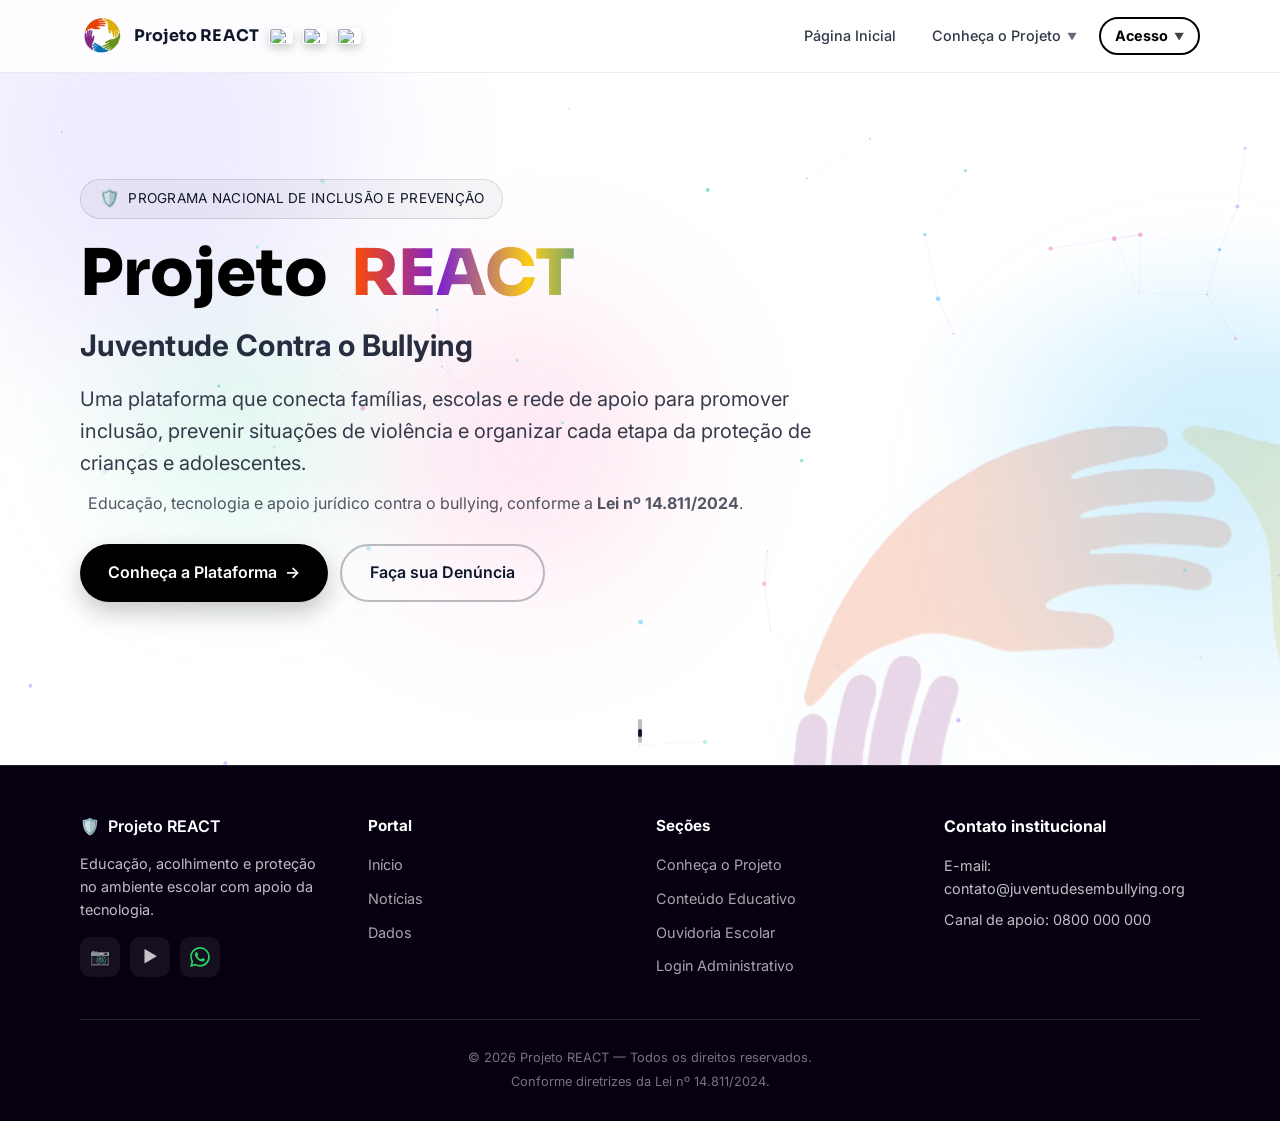
==== commit 4c8bbb34: "Coloca Conteúdo Educativo como primeiro item do menu. Co-authored-by: Cursor <cursoragent@cursor.com" ====
--- a/index.html
+++ b/index.html
@@ -31,9 +31,9 @@
         <li class="nav-item-submenu">
           <a href="conheca-o-projeto.html" class="nav-link-has-submenu">Conheça o Projeto</a>
           <ul class="nav-submenu" aria-label="Submenu Conheça o Projeto">
+            <li><a href="alunos.html">Conteúdo Educativo</a></li>
             <li><a href="conheca-o-projeto.html">Sobre</a></li>
             <li><a href="noticias.html">Notícias</a></li>
-            <li><a href="alunos.html">Conteúdo Educativo</a></li>
             <li><a href="dados.html">Dados</a></li>
           </ul>
         </li>
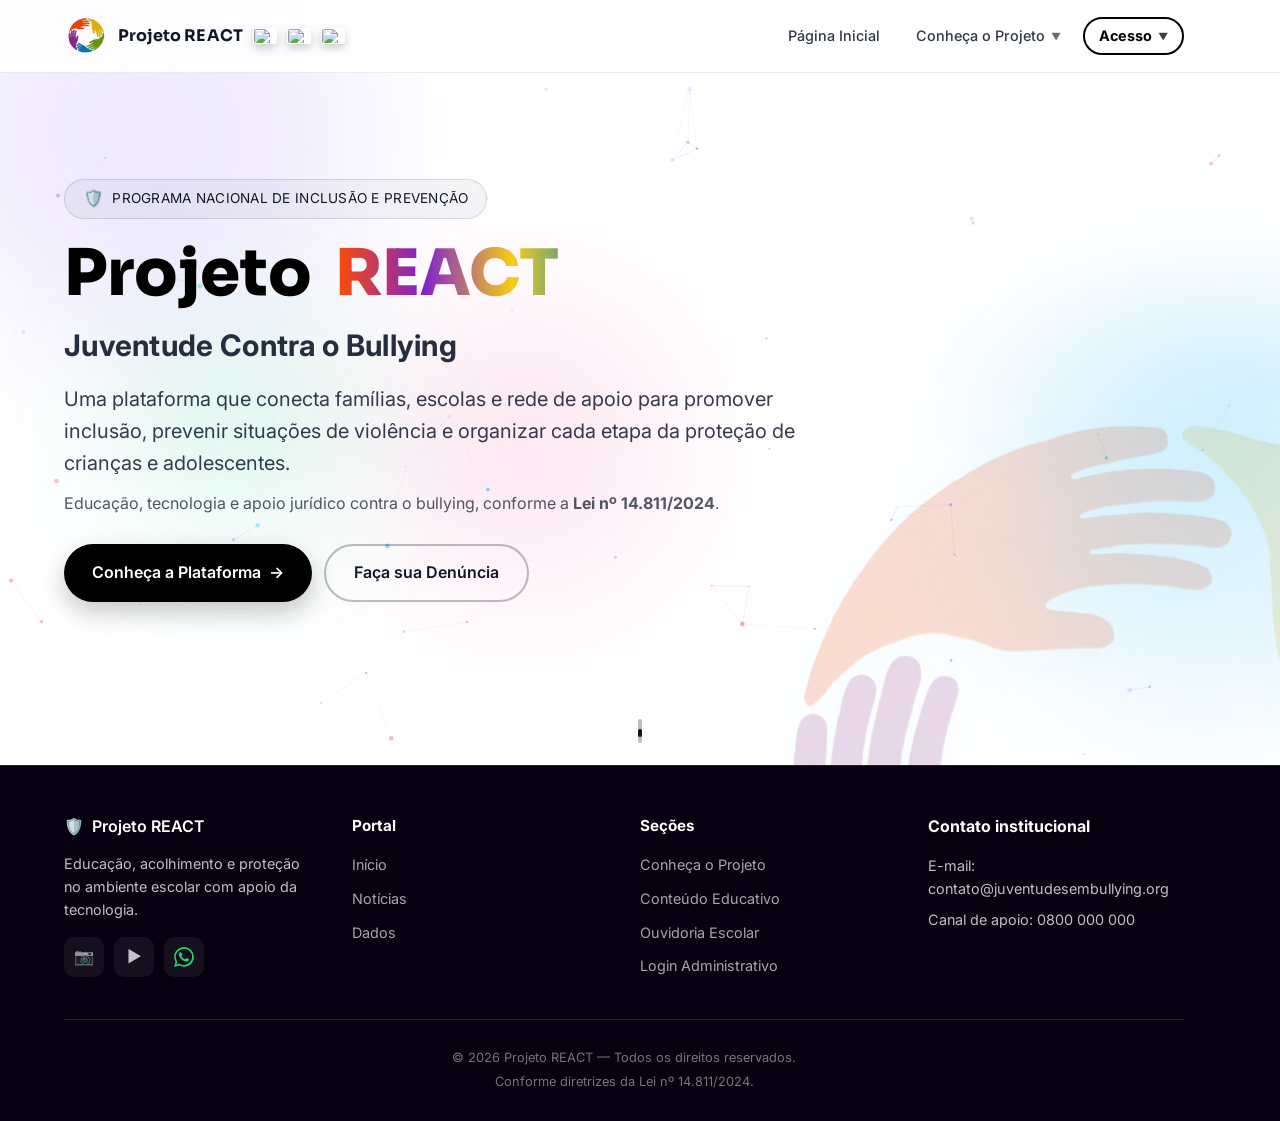
==== commit f2e437a2: "Atualiza o site automaticamente." ====
--- a/index.html
+++ b/index.html
@@ -32,9 +32,9 @@
           <a href="conheca-o-projeto.html" class="nav-link-has-submenu">Conheça o Projeto</a>
           <ul class="nav-submenu" aria-label="Submenu Conheça o Projeto">
             <li><a href="alunos.html">Conteúdo Educativo</a></li>
+            <li><a href="dados.html">Dados</a></li>
+            <li><a href="noticias.html">Notícias</a></li>
             <li><a href="conheca-o-projeto.html">Sobre</a></li>
-            <li><a href="noticias.html">Notícias</a></li>
-            <li><a href="dados.html">Dados</a></li>
           </ul>
         </li>
         <li class="nav-item-submenu">
--- a/styles.css
+++ b/styles.css
@@ -373,7 +373,7 @@
   min-height: min(85vh, 900px);
   display: flex;
   flex-direction: column;
-  align-items: center;
+  align-items: flex-start;
   justify-content: center;
   position: relative;
   background: #fff;
@@ -436,6 +436,12 @@
   from { opacity: 0.85; }
   to { opacity: 1; }
 }
+.page-home .nav-container,
+.hero > .hero-content,
+.page-home .footer > .container {
+  margin-left: clamp(1.25rem, 5vw, 4rem);
+  margin-right: auto;
+}
 .hero-content {
   position: relative;
   z-index: 2;
@@ -496,12 +502,11 @@
   margin: 0 0 0.75rem;
 }
 .hero-desc {
-  max-width: none;
+  max-width: 46rem;
   margin: 0 0 1.75rem;
   color: rgba(15, 23, 42, 0.72);
   font-size: clamp(0.85rem, 2vw, 1rem);
-  padding-inline: 0.5rem;
-  white-space: nowrap;
+  padding-inline: 0;
 }
 .hero-actions {
   display: flex;
--- a/responsive.css
+++ b/responsive.css
@@ -419,7 +419,7 @@
   }
 
   .hero-desc {
-    padding-inline: 4px;
+    padding-inline: 0;
   }
 
   .btn,
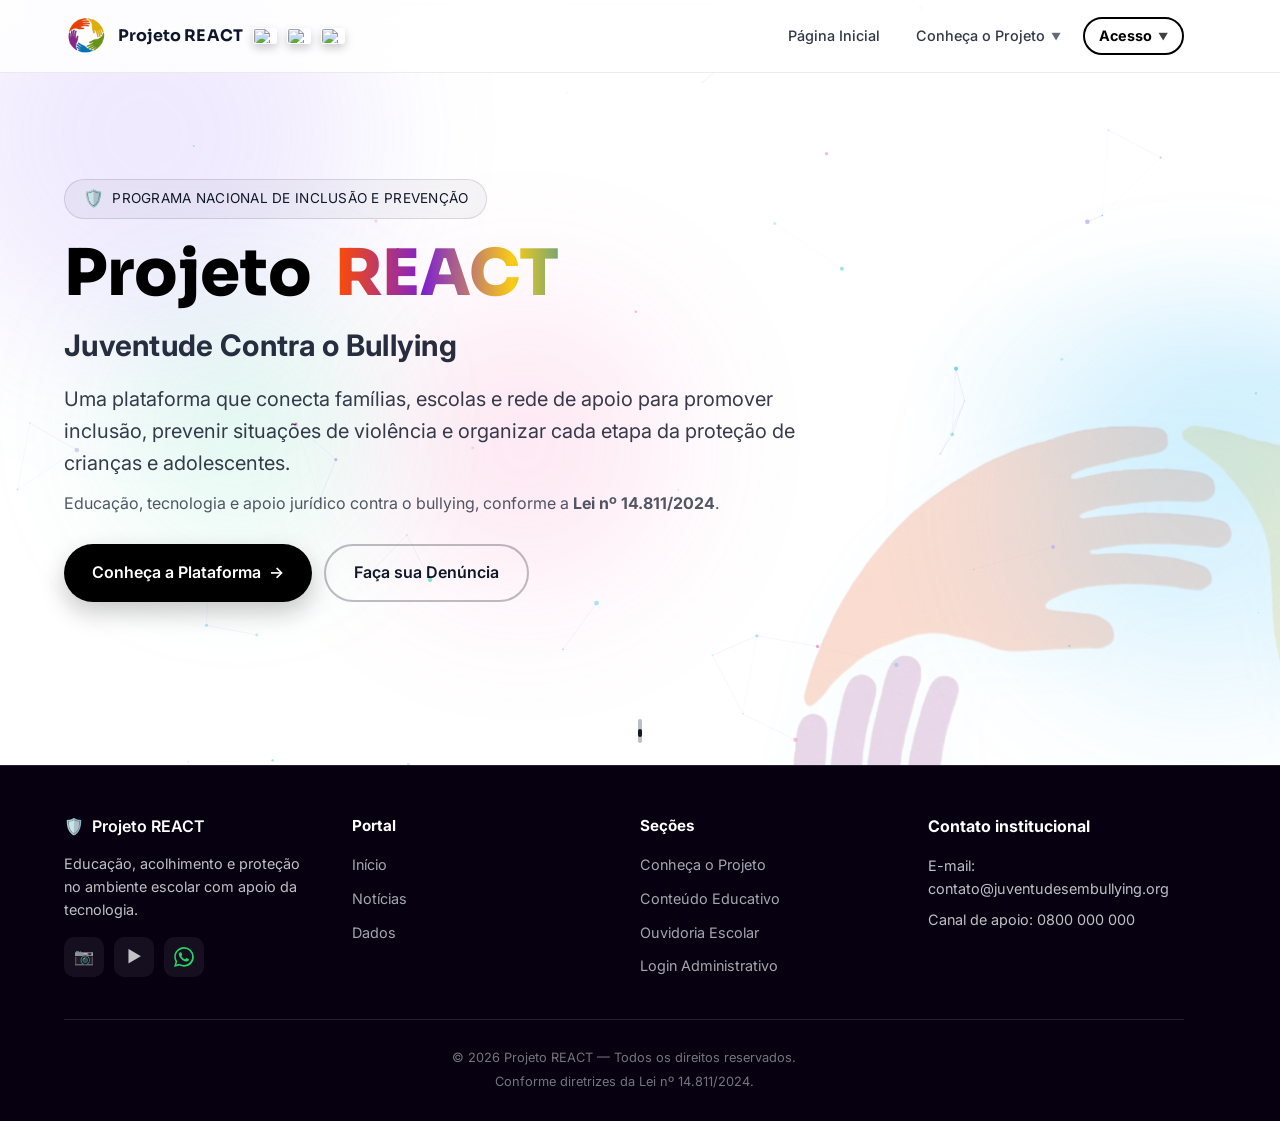
==== commit d031f409: "Alinha o conteúdo da página inicial à esquerda. Co-authored-by: Cursor <cursoragent@cursor.com>" ====
--- a/index.html
+++ b/index.html
@@ -8,7 +8,7 @@
   <link rel="preconnect" href="https://fonts.googleapis.com">
   <link rel="preconnect" href="https://fonts.gstatic.com" crossorigin>
   <link href="https://fonts.googleapis.com/css2?family=Inter:wght@400;500;600;700;800&family=Sora:wght@600;700;800&display=swap" rel="stylesheet">
-  <link rel="stylesheet" href="styles.css">
+  <link rel="stylesheet" href="styles.css?v=align">
   <link rel="stylesheet" href="responsive.css">
 </head>
 <body class="page-home">
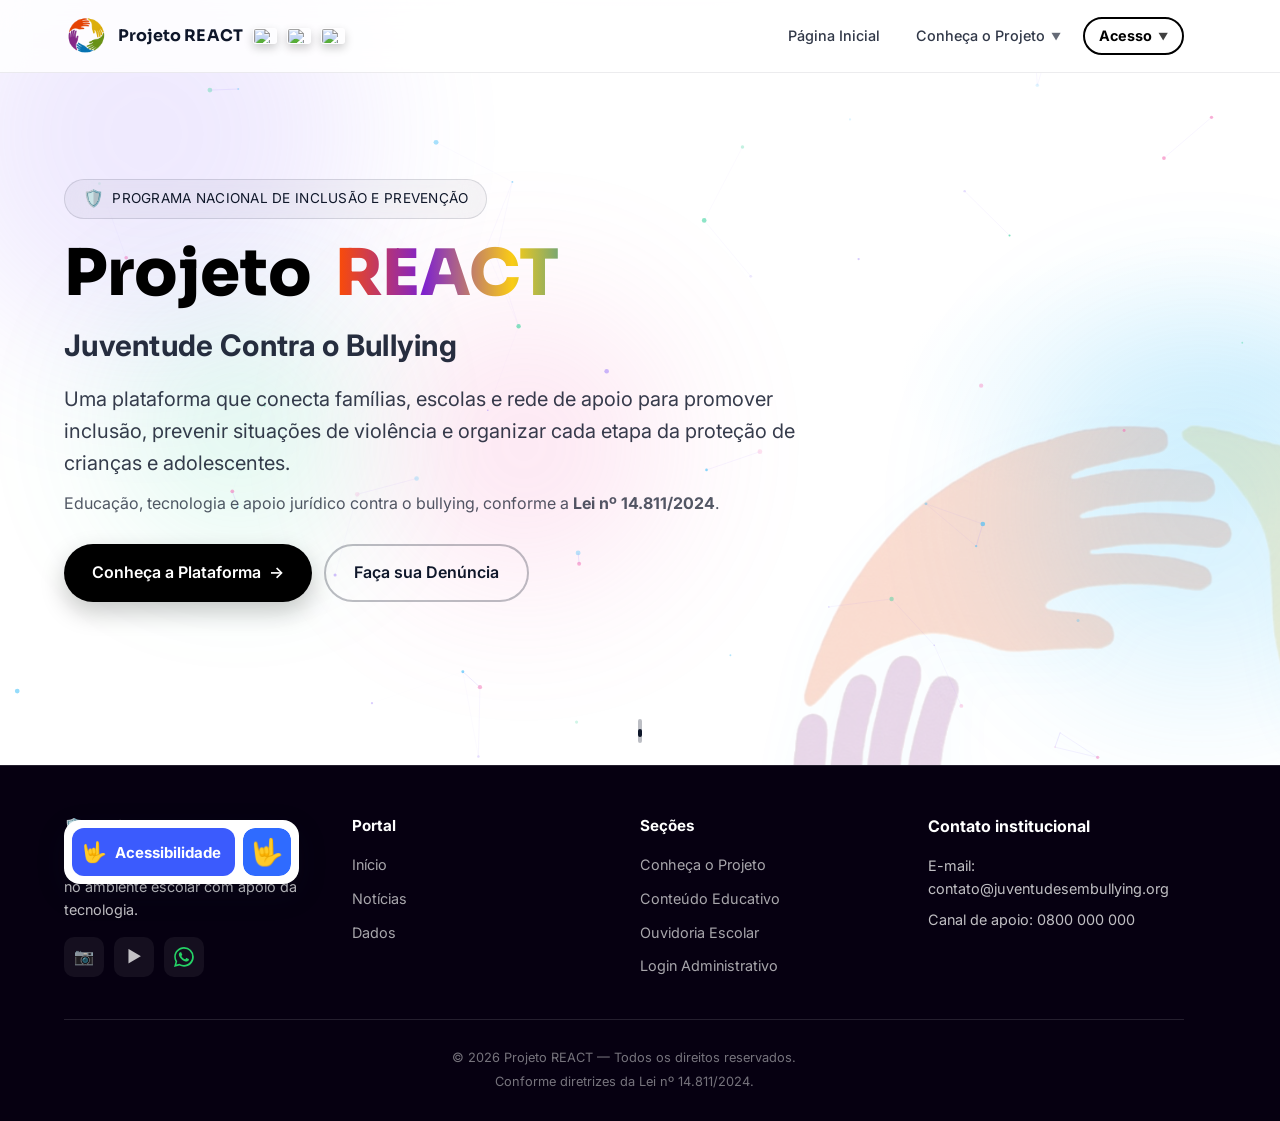
==== commit 56302ad5: "Alinha os botões de acessibilidade para ficarem visíveis. Co-authored-by: Cursor <cursoragent@cursor" ====
--- a/index.html
+++ b/index.html
@@ -8,7 +8,7 @@
   <link rel="preconnect" href="https://fonts.googleapis.com">
   <link rel="preconnect" href="https://fonts.gstatic.com" crossorigin>
   <link href="https://fonts.googleapis.com/css2?family=Inter:wght@400;500;600;700;800&family=Sora:wght@600;700;800&display=swap" rel="stylesheet">
-  <link rel="stylesheet" href="styles.css?v=align">
+  <link rel="stylesheet" href="styles.css?v=a11y3">
   <link rel="stylesheet" href="responsive.css">
 </head>
 <body class="page-home">
@@ -136,7 +136,7 @@
   <!-- Acessibilidade + VLibras (canto inferior direito) -->
   <div class="accessibility-dock" id="accessibilityDock">
     <div vw class="enabled">
-      <div vw-access-button class="active"></div>
+      <div vw-access-button class="active"><span class="vlibras-mark" aria-hidden="true">🤟</span></div>
       <div vw-plugin-wrapper>
         <div class="vw-plugin-top-wrapper"></div>
       </div>
@@ -148,7 +148,7 @@
   </script>
 
   <script src="nav-mobile.js"></script>
-  <script src="accessibility.js"></script>
+  <script src="accessibility.js?v=a11y"></script>
   <script src="script.js"></script>
 </body>
 </html>
--- a/styles.css
+++ b/styles.css
@@ -1120,6 +1120,69 @@
 
 @media (max-width: 768px) {
   /* Nav mobile: ver responsive.css + nav-mobile.js */
+  .hero { align-items: stretch; }
+  .hero > .hero-content {
+    width: 100%;
+    max-width: 100%;
+    margin-left: 0;
+    margin-right: 0;
+    padding-left: 1.25rem;
+    padding-right: 1.25rem;
+    text-align: left;
+  }
+  .hero-title,
+  .hero-under-title,
+  .hero-subtitle,
+  .hero-desc {
+    display: block;
+    width: 100%;
+    max-width: 100%;
+    margin-left: 0;
+    margin-right: 0;
+    text-align: left;
+  }
+  .hero-badge {
+    max-width: 100%;
+    margin-left: 0;
+    margin-right: 0;
+    text-align: left;
+    justify-content: flex-start;
+    font-size: 0.62rem;
+    gap: 5px;
+    padding: 5px 10px;
+    margin-bottom: 0.85rem;
+    letter-spacing: 0.01em;
+  }
+  .hero-badge-icon { font-size: 0.85rem; }
+  .hero-under-title {
+    font-size: 0.95rem;
+    margin-bottom: 0.55rem;
+  }
+  .hero-subtitle { font-size: 0.82rem; }
+  .hero-desc {
+    font-size: 0.75rem;
+    margin-bottom: 1.15rem;
+  }
+  .hero-actions {
+    flex-direction: row;
+    flex-wrap: nowrap;
+    align-items: stretch;
+    justify-content: flex-start;
+    gap: 8px;
+    width: 100%;
+  }
+  .hero-actions .btn,
+  .hero-actions .btn-lg {
+    flex: 1 1 0;
+    width: auto;
+    min-width: 0;
+    min-height: 40px;
+    padding: 8px 10px;
+    font-size: 0.75rem;
+    line-height: 1.2;
+    text-align: center;
+    white-space: normal;
+  }
   .hero-scroll { display: none; }
   .news-ticker { flex-direction: column; }
   .news-ticker-label { justify-content: center; }
@@ -1128,8 +1191,16 @@
 
 @media (max-width: 480px) {
   :root { --container: min(100%, calc(100% - 1.25rem)); }
-  .hero-actions { flex-direction: column; width: 100%; }
-  .hero-actions .btn { width: 100%; }
+  .hero-actions { flex-direction: row; flex-wrap: nowrap; align-items: stretch; gap: 8px; width: 100%; }
+  .hero-actions .btn,
+  .hero-actions .btn-lg {
+    flex: 1 1 0;
+    width: auto;
+    min-width: 0;
+    min-height: 38px;
+    padding: 7px 8px;
+    font-size: 0.7rem;
+  }
   .cta-actions { flex-direction: column; }
   .cta-actions .btn { width: 100%; }
   .hero-logo-bg { width: clamp(160px, 55vw, 280px); right: -22%; top: 42%; opacity: 0.16; }
@@ -1174,14 +1245,19 @@
 /* Barra fixa: acessibilidade + VLibras (canto inferior direito) */
 .accessibility-dock {
   position: fixed;
-  right: max(16px, env(safe-area-inset-right, 0px));
+  left: clamp(1.25rem, 5vw, 4rem);
+  right: auto;
   bottom: max(16px, env(safe-area-inset-bottom, 0px));
   z-index: 13000;
   display: flex;
   flex-direction: row;
   align-items: center;
   justify-content: flex-end;
-  gap: 12px;
+  gap: 8px;
+  padding: 8px;
+  border-radius: 16px;
+  background: #fff;
+  box-shadow: 0 10px 28px rgba(15, 23, 42, 0.2);
   pointer-events: none;
 }
 
@@ -1209,9 +1285,29 @@
   left: auto !important;
   top: auto !important;
   margin: 0 !important;
-  width: 40px !important;
-  height: 40px !important;
-  border-radius: 999px !important;
+  width: 48px !important;
+  height: 48px !important;
+  border-radius: 12px !important;
+  overflow: hidden;
+}
+.accessibility-dock [vw-access-button] img,
+.accessibility-dock [vw-access-button] svg {
+  width: 48px !important;
+  height: 48px !important;
+  max-width: none !important;
+  object-fit: cover;
+}
+.vlibras-mark {
+  display: flex;
+  align-items: center;
+  justify-content: center;
+  width: 48px;
+  height: 48px;
+  border-radius: 12px;
+  background: #2f6bff;
+  color: #fff;
+  font-size: 26px;
+  line-height: 1;
 }
 
 .accessibility-dock [vw-plugin-wrapper] {
@@ -1233,24 +1329,27 @@
   z-index: 1;
 }
 .a11y-toggle {
-  width: 40px;
-  height: 40px;
-  border: 1px solid rgba(255, 255, 255, 0.35);
-  border-radius: 999px;
+  height: 48px;
+  padding: 0 14px 0 10px;
+  border: 0;
+  border-radius: 12px;
   display: inline-flex;
   align-items: center;
   justify-content: center;
-  background: rgba(10, 1, 24, 0.72);
+  gap: 8px;
+  background: #3b5bfd;
   color: #fff;
-  font-size: 18px;
+  font-size: 15px;
+  font-weight: 700;
   line-height: 1;
-  box-shadow: 0 8px 24px rgba(6, 0, 17, 0.38);
-  backdrop-filter: blur(10px);
-  -webkit-backdrop-filter: blur(10px);
-}
+  box-shadow: none;
+}
+.a11y-toggle-icon { font-size: 20px; line-height: 1; }
+.a11y-toggle-label { white-space: nowrap; }
 .a11y-panel {
   position: absolute;
-  right: 0;
+  left: 0;
+  right: auto;
   bottom: calc(100% + 10px);
   width: min(260px, calc(100vw - 24px));
   padding: 12px;
@@ -1300,20 +1399,22 @@
 
 @media (max-width: 768px) {
   .accessibility-dock {
-    right: max(12px, env(safe-area-inset-right, 0px));
+    left: max(12px, env(safe-area-inset-left, 0px));
     bottom: max(12px, env(safe-area-inset-bottom, 0px));
-    gap: 10px;
-  }
-
-  .accessibility-dock [vw-access-button] {
+    gap: 8px;
+  }
+
+  .accessibility-dock [vw-access-button],
+  .accessibility-dock [vw-access-button] img,
+  .accessibility-dock [vw-access-button] svg {
     width: 44px !important;
     height: 44px !important;
   }
 
   .a11y-toggle {
-    width: 44px;
     height: 44px;
-    font-size: 16px;
+    padding: 0 12px 0 8px;
+    font-size: 14px;
   }
 
   .a11y-panel {
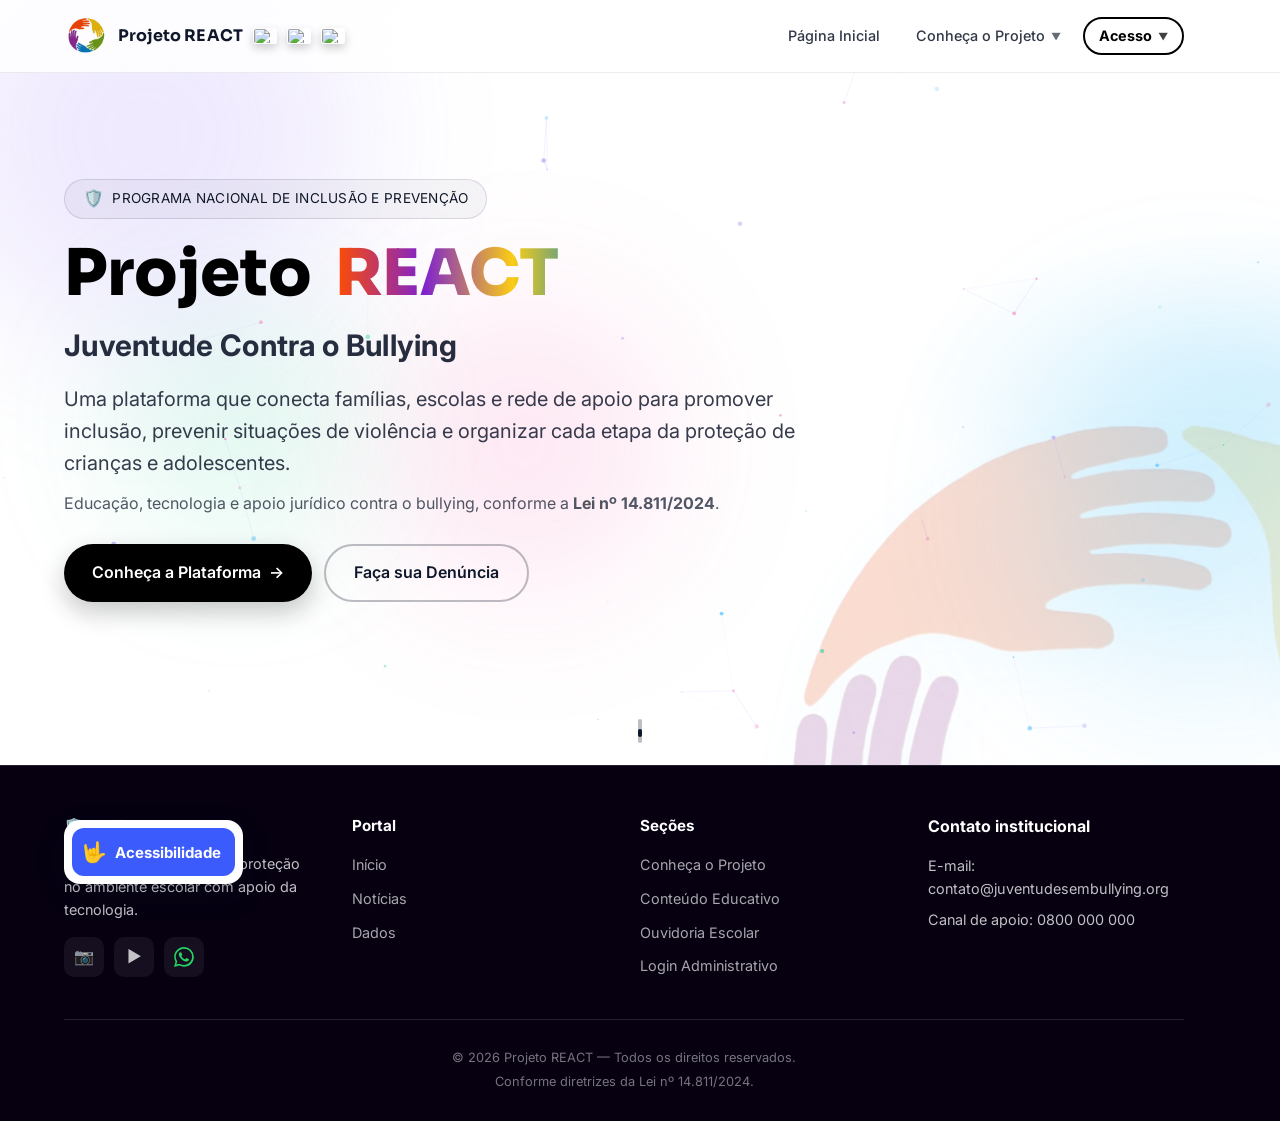
==== commit ce996c88: "Junta os botões do VLibras para ficarem visíveis lado a lado. Co-authored-by: Cursor <cursoragent@cu" ====
--- a/index.html
+++ b/index.html
@@ -8,7 +8,7 @@
   <link rel="preconnect" href="https://fonts.googleapis.com">
   <link rel="preconnect" href="https://fonts.gstatic.com" crossorigin>
   <link href="https://fonts.googleapis.com/css2?family=Inter:wght@400;500;600;700;800&family=Sora:wght@600;700;800&display=swap" rel="stylesheet">
-  <link rel="stylesheet" href="styles.css?v=a11y3">
+  <link rel="stylesheet" href="styles.css?v=a11y4">
   <link rel="stylesheet" href="responsive.css">
 </head>
 <body class="page-home">
@@ -148,7 +148,7 @@
   </script>
 
   <script src="nav-mobile.js"></script>
-  <script src="accessibility.js?v=a11y"></script>
+  <script src="accessibility.js?v=a11y4"></script>
   <script src="script.js"></script>
 </body>
 </html>
--- a/styles.css
+++ b/styles.css
@@ -1266,16 +1266,9 @@
   flex-shrink: 0;
 }
 
-/* VLibras dentro da barra (sem flutuar separado) */
+/* O plugin novo do VLibras cria o próprio botão. O markup antigo fica oculto. */
 .accessibility-dock [vw] {
-  position: relative !important;
-  inset: auto !important;
-  right: auto !important;
-  bottom: auto !important;
-  left: auto !important;
-  top: auto !important;
-  transform: none !important;
-  margin: 0 !important;
+  display: none !important;
 }
 
 .accessibility-dock [vw-access-button] {
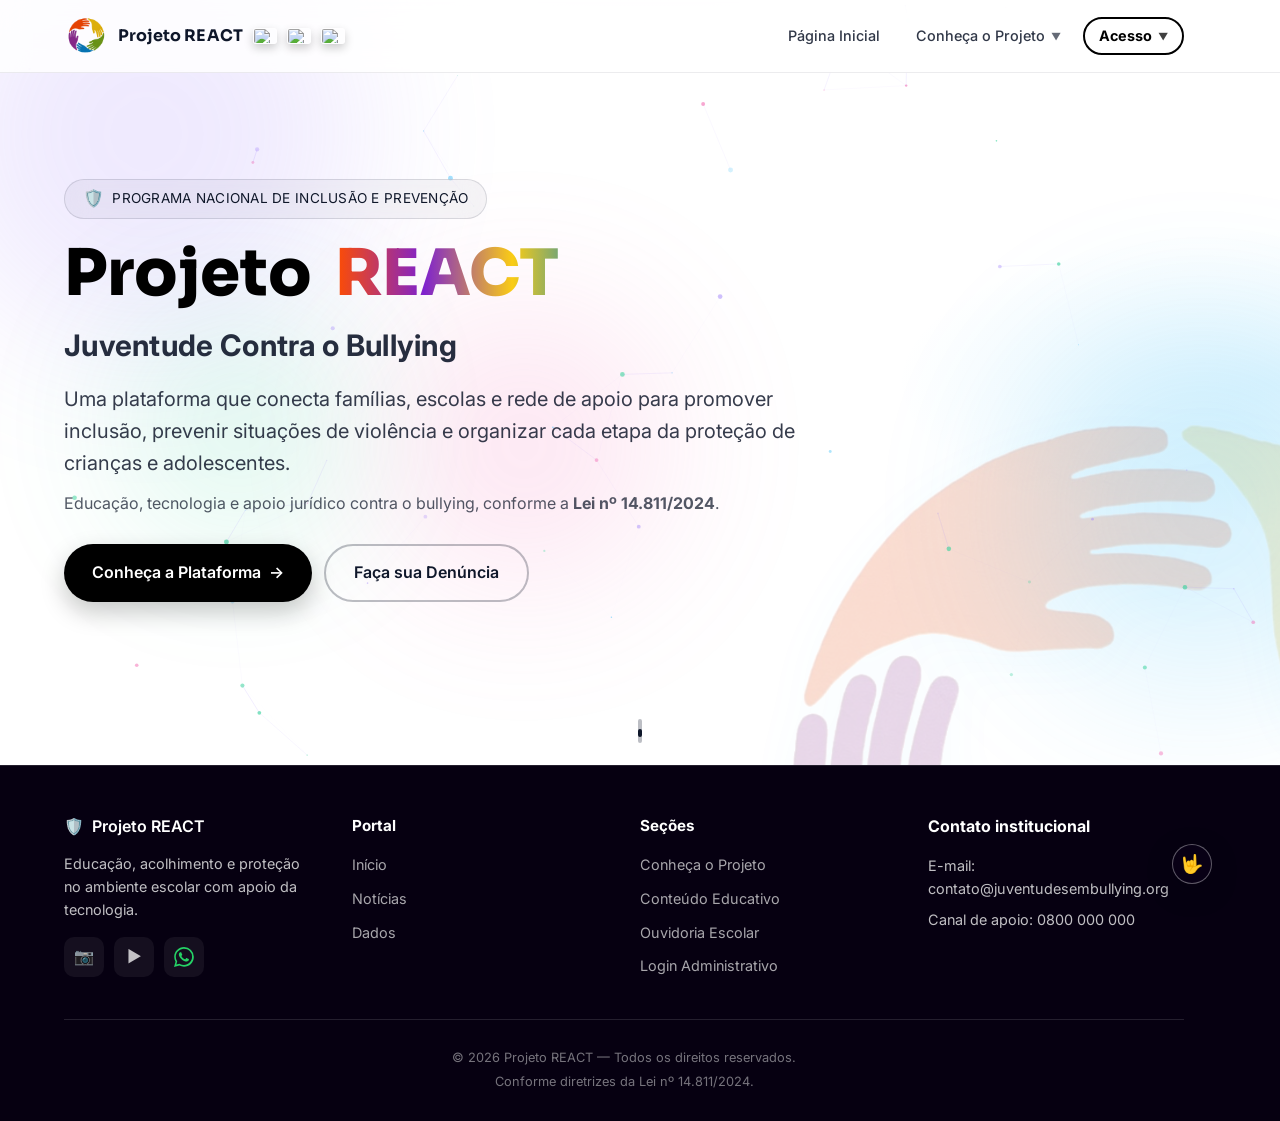
==== commit 0267b0b9: "Volta os botões de acessibilidade ao formato inicial. Co-authored-by: Cursor <cursoragent@cursor.com" ====
--- a/index.html
+++ b/index.html
@@ -8,7 +8,7 @@
   <link rel="preconnect" href="https://fonts.googleapis.com">
   <link rel="preconnect" href="https://fonts.gstatic.com" crossorigin>
   <link href="https://fonts.googleapis.com/css2?family=Inter:wght@400;500;600;700;800&family=Sora:wght@600;700;800&display=swap" rel="stylesheet">
-  <link rel="stylesheet" href="styles.css?v=a11y4">
+  <link rel="stylesheet" href="styles.css?v=inicio">
   <link rel="stylesheet" href="responsive.css">
 </head>
 <body class="page-home">
@@ -136,7 +136,7 @@
   <!-- Acessibilidade + VLibras (canto inferior direito) -->
   <div class="accessibility-dock" id="accessibilityDock">
     <div vw class="enabled">
-      <div vw-access-button class="active"><span class="vlibras-mark" aria-hidden="true">🤟</span></div>
+      <div vw-access-button class="active"></div>
       <div vw-plugin-wrapper>
         <div class="vw-plugin-top-wrapper"></div>
       </div>
@@ -148,7 +148,7 @@
   </script>
 
   <script src="nav-mobile.js"></script>
-  <script src="accessibility.js?v=a11y4"></script>
+  <script src="accessibility.js"></script>
   <script src="script.js"></script>
 </body>
 </html>
--- a/styles.css
+++ b/styles.css
@@ -1245,19 +1245,14 @@
 /* Barra fixa: acessibilidade + VLibras (canto inferior direito) */
 .accessibility-dock {
   position: fixed;
-  left: clamp(1.25rem, 5vw, 4rem);
-  right: auto;
+  right: max(16px, env(safe-area-inset-right, 0px));
   bottom: max(16px, env(safe-area-inset-bottom, 0px));
   z-index: 13000;
   display: flex;
   flex-direction: row;
   align-items: center;
   justify-content: flex-end;
-  gap: 8px;
-  padding: 8px;
-  border-radius: 16px;
-  background: #fff;
-  box-shadow: 0 10px 28px rgba(15, 23, 42, 0.2);
+  gap: 12px;
   pointer-events: none;
 }
 
@@ -1266,9 +1261,16 @@
   flex-shrink: 0;
 }
 
-/* O plugin novo do VLibras cria o próprio botão. O markup antigo fica oculto. */
+/* VLibras dentro da barra (sem flutuar separado) */
 .accessibility-dock [vw] {
-  display: none !important;
+  position: relative !important;
+  inset: auto !important;
+  right: auto !important;
+  bottom: auto !important;
+  left: auto !important;
+  top: auto !important;
+  transform: none !important;
+  margin: 0 !important;
 }
 
 .accessibility-dock [vw-access-button] {
@@ -1278,29 +1280,9 @@
   left: auto !important;
   top: auto !important;
   margin: 0 !important;
-  width: 48px !important;
-  height: 48px !important;
-  border-radius: 12px !important;
-  overflow: hidden;
-}
-.accessibility-dock [vw-access-button] img,
-.accessibility-dock [vw-access-button] svg {
-  width: 48px !important;
-  height: 48px !important;
-  max-width: none !important;
-  object-fit: cover;
-}
-.vlibras-mark {
-  display: flex;
-  align-items: center;
-  justify-content: center;
-  width: 48px;
-  height: 48px;
-  border-radius: 12px;
-  background: #2f6bff;
-  color: #fff;
-  font-size: 26px;
-  line-height: 1;
+  width: 40px !important;
+  height: 40px !important;
+  border-radius: 999px !important;
 }
 
 .accessibility-dock [vw-plugin-wrapper] {
@@ -1322,27 +1304,24 @@
   z-index: 1;
 }
 .a11y-toggle {
-  height: 48px;
-  padding: 0 14px 0 10px;
-  border: 0;
-  border-radius: 12px;
+  width: 40px;
+  height: 40px;
+  border: 1px solid rgba(255, 255, 255, 0.35);
+  border-radius: 999px;
   display: inline-flex;
   align-items: center;
   justify-content: center;
-  gap: 8px;
-  background: #3b5bfd;
+  background: rgba(10, 1, 24, 0.72);
   color: #fff;
-  font-size: 15px;
-  font-weight: 700;
+  font-size: 18px;
   line-height: 1;
-  box-shadow: none;
-}
-.a11y-toggle-icon { font-size: 20px; line-height: 1; }
-.a11y-toggle-label { white-space: nowrap; }
+  box-shadow: 0 8px 24px rgba(6, 0, 17, 0.38);
+  backdrop-filter: blur(10px);
+  -webkit-backdrop-filter: blur(10px);
+}
 .a11y-panel {
   position: absolute;
-  left: 0;
-  right: auto;
+  right: 0;
   bottom: calc(100% + 10px);
   width: min(260px, calc(100vw - 24px));
   padding: 12px;
@@ -1392,22 +1371,20 @@
 
 @media (max-width: 768px) {
   .accessibility-dock {
-    left: max(12px, env(safe-area-inset-left, 0px));
+    right: max(12px, env(safe-area-inset-right, 0px));
     bottom: max(12px, env(safe-area-inset-bottom, 0px));
-    gap: 8px;
-  }
-
-  .accessibility-dock [vw-access-button],
-  .accessibility-dock [vw-access-button] img,
-  .accessibility-dock [vw-access-button] svg {
+    gap: 10px;
+  }
+
+  .accessibility-dock [vw-access-button] {
     width: 44px !important;
     height: 44px !important;
   }
 
   .a11y-toggle {
+    width: 44px;
     height: 44px;
-    padding: 0 12px 0 8px;
-    font-size: 14px;
+    font-size: 16px;
   }
 
   .a11y-panel {
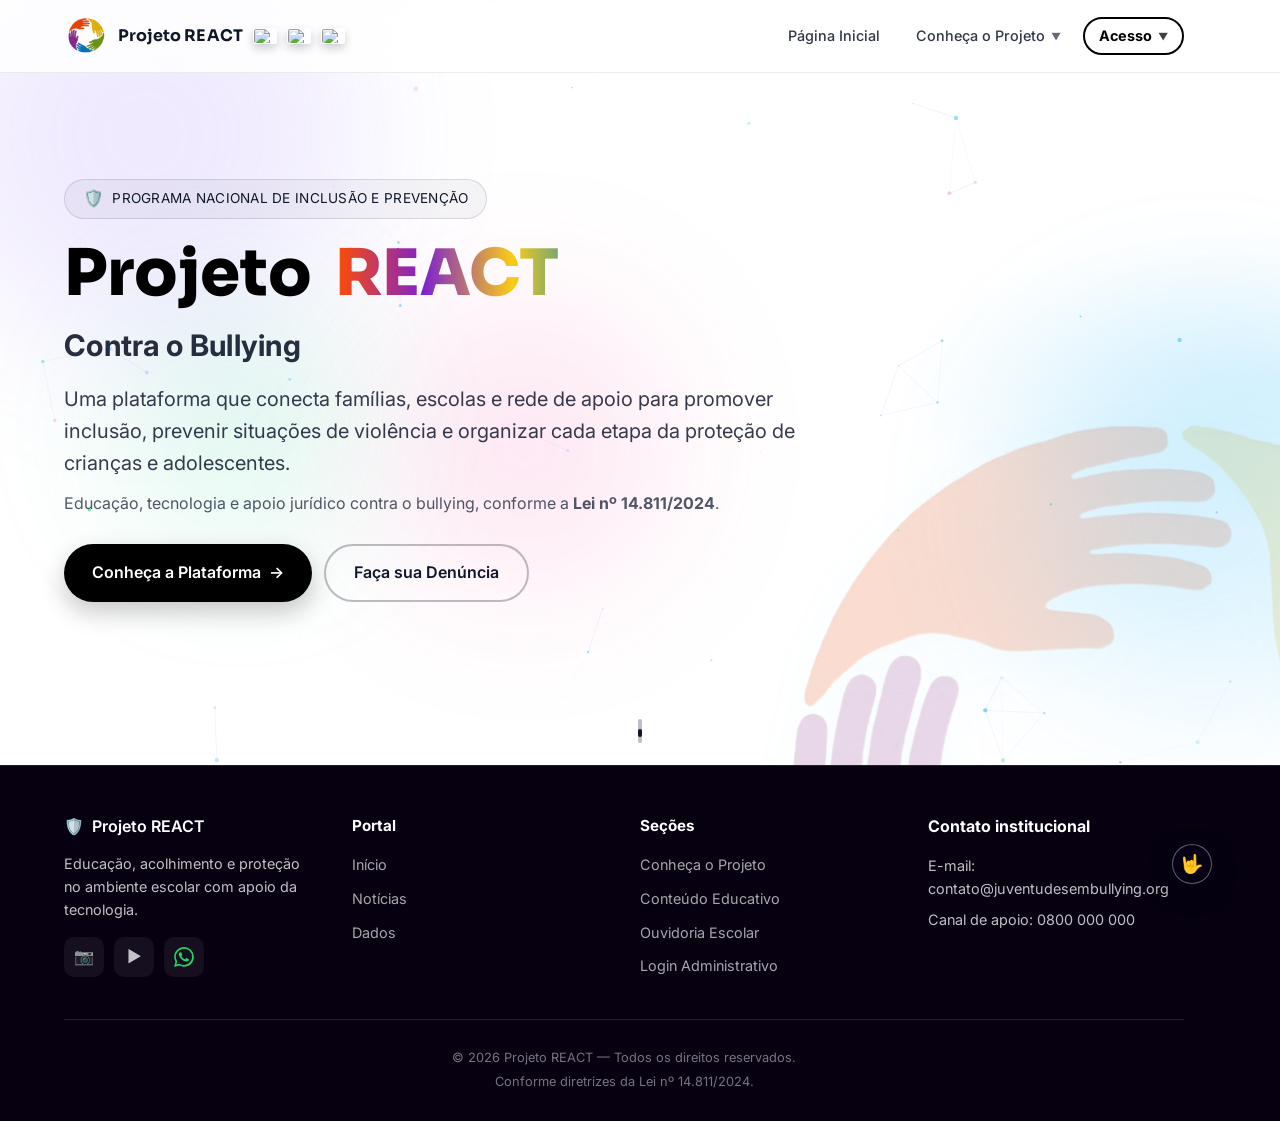
==== commit ead79cee: "Atualiza o site automaticamente." ====
--- a/index.html
+++ b/index.html
@@ -69,7 +69,7 @@
         <span class="hero-project">Projeto</span>
         <span class="hero-react">REACT</span>
       </h1>
-      <p class="hero-under-title">Juventude Contra o Bullying</p>
+      <p class="hero-under-title">Contra o Bullying</p>
       <p class="hero-subtitle">Uma plataforma que conecta famílias, escolas e rede de apoio para promover inclusão, prevenir situações de violência e organizar cada etapa da proteção de crianças e adolescentes.</p>
       <p class="hero-desc">Educação, tecnologia e apoio jurídico contra o bullying, conforme a <strong>Lei nº 14.811/2024</strong>.</p>
 
--- a/responsive.css
+++ b/responsive.css
@@ -405,8 +405,24 @@
   }
 
   .footer-grid {
-    grid-template-columns: 1fr !important;
-    gap: 28px;
+    grid-template-columns: repeat(3, minmax(0, 1fr)) !important;
+    gap: 18px 12px;
+  }
+
+  .footer-about {
+    grid-column: 1 / -1;
+  }
+
+  .footer-links h4,
+  .footer-contact h4 {
+    font-size: 0.82rem;
+    margin-bottom: 10px;
+  }
+
+  .footer-links a,
+  .footer-contact p {
+    font-size: 0.78rem;
+    overflow-wrap: anywhere;
   }
 
   .footer-social {
